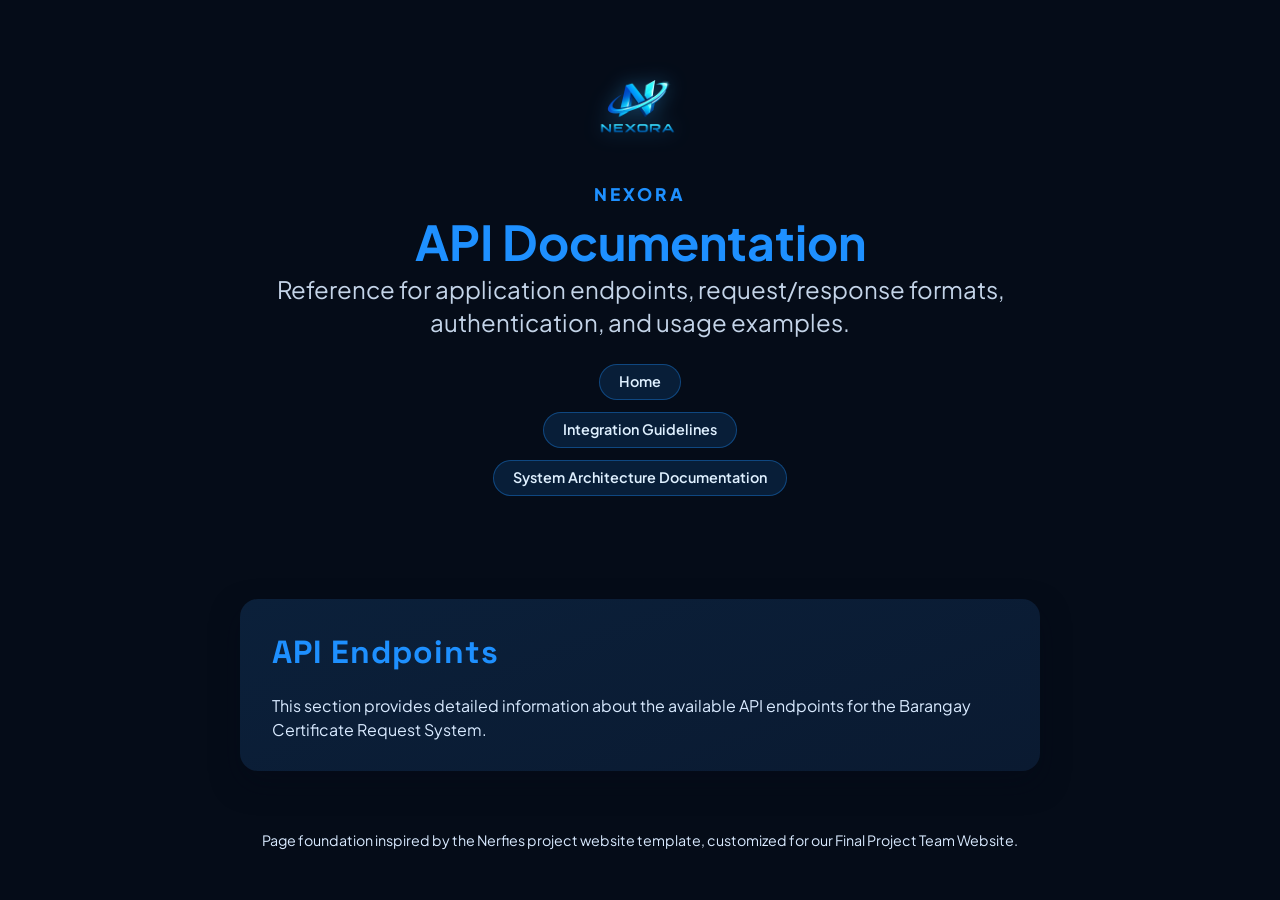
==== api-documentation.html @ e4a5b311 "new pages yung talo api doc inte guidelines system archi docu" ====
<!DOCTYPE html>
<html>
<head>
  <meta charset="utf-8">
  <meta name="viewport" content="width=device-width, initial-scale=1">
  <title>API Documentation - Barangay Certificate Request System</title>

  <link rel="preconnect" href="https://fonts.googleapis.com">
  <link rel="preconnect" href="https://fonts.gstatic.com" crossorigin>
  <link href="https://fonts.googleapis.com/css2?family=Space+Grotesk:wght@400;500;700&family=Plus+Jakarta+Sans:wght@400;600;700;800&display=swap" rel="stylesheet">
  <link rel="stylesheet" href="static/css/bulma.min.css">
  <link rel="stylesheet" href="static/css/fontawesome.all.min.css">
  <link rel="stylesheet" href="static/css/index.css">
  <style>
    /* Eye-friendly dark theme using #1E90FF as accent */
    body {
      color: #d9eaff !important;
      background:
        radial-gradient(900px 420px at 10% -8%, rgba(30, 144, 255, 0.22), transparent 65%),
        radial-gradient(760px 360px at 92% -8%, rgba(30, 144, 255, 0.16), transparent 68%),
        linear-gradient(165deg, #050c18 0%, #07152a 55%, #0a1c33 100%) !important;
    }

    .noise-overlay,
    .bg-grid {
      opacity: 0.18 !important;
      background-image:
        linear-gradient(to right, rgba(30, 144, 255, 0.07) 1px, transparent 1px),
        linear-gradient(to bottom, rgba(30, 144, 255, 0.07) 1px, transparent 1px) !important;
    }

    .publication-title,
    .section-title,
    .brand-name,
    .panel-kicker,
    .member-role,
    .label-chip {
      color: #1E90FF !important;
    }

    .publication-subtitle,
    .group-label,
    .update-card h3,
    .update-card p,
    .member-card h3,
    .member-card p,
    .content-card p,
    .footer-note p,
    .author-block a {
      color: #d9eaff !important;
    }

    .label-chip,
    .action-btn,
    .actor-chips span,
    .state-pill,
    .publication-links .button {
      color: #dff0ff !important;
      border-color: rgba(30, 144, 255, 0.36) !important;
      background: rgba(30, 144, 255, 0.14) !important;
    }

    .label-chip {
      display: inline-flex !important;
      align-items: center;
      justify-content: center;
      width: auto !important;
      max-width: fit-content;
      padding: 0.45rem 1.2rem !important;
      border: 1px solid rgba(30, 144, 255, 0.35) !important;
      border-radius: 999px !important;
      font-size: 0.9rem;
      font-weight: 600;
      letter-spacing: 0.02em;
      line-height: 1.4;
      box-shadow: 0 4px 12px rgba(30, 144, 255, 0.1);
      margin: 0 auto 0.8rem !important;
    }

    html,
    body {
      min-height: 100%;
      margin: 0;
      padding: 0;
      background: #050c18 !important;
    }

    .brand-logo-wrap {
      margin: 0 auto 0.3rem;
    }

    .publication-links {
      display: flex;
      flex-direction: column;
      align-items: center;
      gap: 0.9rem;
      margin-top: 1.5rem;
    }

    .publication-links-group {
      display: flex;
      flex-wrap: wrap;
      gap: 0.75rem;
      justify-content: center;
      align-items: center;
    }

    .publication-links-label {
      display: inline-flex;
      align-items: center;
      justify-content: center;
      padding: 0.4rem 0.75rem;
      color: #8bd3ff;
      font-size: 0.78rem;
      font-weight: 700;
      letter-spacing: 0.08em;
      text-transform: uppercase;
      border-radius: 999px;
      border: 1px solid rgba(30, 144, 255, 0.26);
      background: rgba(30, 144, 255, 0.08);
    }

    .hero-shell,
    .content-card,
    .panel-card,
    .member-card,
    .update-card,
    .diagram-box,
    .box {
      border-color: rgba(30, 144, 255, 0.24) !important;
      background: linear-gradient(160deg, #0b203a, #0a1a31) !important;
      box-shadow: 0 12px 28px rgba(3, 10, 24, 0.5) !important;
      border-radius: 18px !important;
      overflow: hidden !important;
      background-clip: padding-box;
    }

    .panel-card {
      padding: 1.2rem 1.3rem !important;
      min-height: 160px;
      display: flex;
      flex-direction: column;
      justify-content: flex-start;
    }

    .content-card {
      padding: 1.8rem 2rem !important;
    }

    .member-card {
      padding: 1rem;
    }

    .member-featured {
      grid-column: span 2;
      display: grid;
      grid-template-columns: 96px 1fr;
      align-items: center;
      gap: 0.9rem;
    }

    .member-photo-wrap {
      margin: 0;
    }

    .member-photo {
      width: 96px;
      height: 96px;
      object-fit: cover;
      border-radius: 14px;
      border: 2px solid #3b84b9;
    }

    .member-card h3 {
      margin: 0;
      color: #e9f9ff;
      font-size: 1rem;
    }

    .member-role {
      margin: 0.32rem 0 0.36rem;
      color: #68dbff;
      font-size: 0.86rem;
      font-weight: 700;
    }

    .member-card p {
      margin: 0;
      color: #a2c6de;
      font-size: 0.89rem;
    }

    .footer-note {
      padding-top: 1.25rem;
      padding-bottom: 2.4rem;
    }

    .footer-note p {
      margin: 0;
      text-align: center;
      color: #7da4c0;
      font-size: 0.89rem;
    }

    .publication-links {
      display: flex;
      flex-wrap: wrap;
      gap: 0.75rem;
      justify-content: center;
      margin-top: 1.5rem;
    }

    .publication-links .button {
      margin: 0;
      padding: 0.6rem 1.2rem;
      border-radius: 999px;
      font-size: 0.9rem;
      font-weight: 600;
      text-decoration: none;
      transition: all 0.2s ease;
    }

    .publication-links .button:hover {
      background: rgba(30, 144, 255, 0.25) !important;
      border-color: rgba(30, 144, 255, 0.5) !important;
      transform: translateY(-1px);
      box-shadow: 0 6px 16px rgba(30, 144, 255, 0.2);
    }

    .publication-links .button span {
      display: block;
      line-height: 1.2;
    }

    .hero.publication-header {
      padding: 3rem 1.5rem 4rem;
      text-align: center;
    }

    .hero.publication-header .hero-body {
      padding: 0;
    }

    .publication-title {
      font-size: 2.5rem;
      font-weight: 700;
      margin: 0.5rem 0 0.3rem;
      line-height: 1.1;
    }

    .publication-subtitle {
      font-size: 1.1rem;
      font-weight: 400;
      margin: 0 0 1.5rem;
      line-height: 1.4;
      opacity: 0.9;
    }

    .brand-logo-wrap {
      display: inline-block;
    }

    .brand-logo {
      width: 100%;
      height: auto;
      max-width: 120px;
    }

    .brand-name {
      font-size: 1.08rem;
      font-weight: 900;
      letter-spacing: 0.18em;
      margin: 0.1rem 0 0.3rem;
    }

    .section-title {
      margin-bottom: 1rem;
      font-size: 1.8rem;
      font-weight: 700;
    }

    .container.is-max-desktop {
      max-width: 800px;
    }

    @media (max-width: 768px) {
      .publication-title {
        font-size: 2rem;
      }

      .publication-subtitle {
        font-size: 1rem;
      }

      .publication-links {
        gap: 0.5rem;
      }

      .publication-links .button {
        padding: 0.5rem 1rem;
        font-size: 0.85rem;
      }
    }
  </style>
</head>

<body>
<div class="noise-overlay" aria-hidden="true"></div>

<section class="hero publication-header">
  <div class="hero-body">
    <div class="container is-max-desktop has-text-centered">
      <figure class="brand-logo-wrap" style="width: 124px; margin: 0.1rem auto 0.3rem;">
        <img src="static/images/nexora.png" alt="Nexora group logo" class="brand-logo" style="width: 100%; height: auto; display: block;">
      </figure>
      <p class="brand-name" style="font-size: 1.08rem; font-weight: 900; letter-spacing: 0.18em;">NEXORA</p>
      <h1 class="title is-1 publication-title">API Documentation</h1>
      <h2 class="subtitle is-4 publication-subtitle">Reference for application endpoints, request/response formats, authentication, and usage examples.</h2>

      <div class="publication-links">
        <a class="button is-normal is-rounded action-btn" href="index.html">
          <span>Home</span>
        </a>
        <a class="button is-normal is-rounded action-btn" href="integration-guidelines.html">
          <span>Integration Guidelines</span>
        </a>
        <a class="button is-normal is-rounded action-btn" href="system-architecture-documentation.html">
          <span>System Architecture Documentation</span>
        </a>
      </div>
    </div>
  </div>
</section>

<section class="section">
  <div class="container is-max-desktop">
    <div class="content-card">
      <h2 class="title is-3 section-title">API Endpoints</h2>
      <p>This section provides detailed information about the available API endpoints for the Barangay Certificate Request System.</p>
      <!-- Add more content here -->
    </div>
  </div>
</section>

<section class="section footer-note">
  <div class="container is-max-desktop">
    <p>
      Page foundation inspired by the Nerfies project website template, customized for our Final Project Team Website.
    </p>
  </div>
</section>

</body>
</html>
---- static/css/index.css ----
:root {
  --bg-0: #01060e;
  --bg-1: #03152a;
  --panel: #0a213b;
  --line: #316892;
  --text: #e8f8ff;
  --text-soft: #9bbdd7;
  --cyan: #39d8ff;
  --blue: #2a79ff;
}

* {
  box-sizing: border-box;
}

html,
body {
  margin: 0;
  padding: 0;
}

body {
  font-family: "Plus Jakarta Sans", "Segoe UI", sans-serif;
  color: var(--text);
  background:
    radial-gradient(1100px 500px at 9% -10%, rgba(40, 120, 255, 0.3), transparent 62%),
    radial-gradient(860px 420px at 92% 0%, rgba(57, 220, 255, 0.22), transparent 62%),
    linear-gradient(160deg, var(--bg-0) 0%, #010a16 45%, var(--bg-1) 100%);
}

.bg-grid {
  position: fixed;
  inset: 0;
  z-index: -1;
  pointer-events: none;
  opacity: 0.2;
  background-image:
    linear-gradient(to right, rgba(110, 200, 255, 0.08) 1px, transparent 1px),
    linear-gradient(to bottom, rgba(110, 200, 255, 0.08) 1px, transparent 1px);
  background-size: 40px 40px;
}

.site-header {
  position: sticky;
  top: 0;
  z-index: 25;
  backdrop-filter: blur(8px);
  border-bottom: 1px solid rgba(67, 132, 183, 0.35);
  background: linear-gradient(90deg, rgba(1, 9, 18, 0.88), rgba(4, 22, 40, 0.88));
}

.header-row {
  display: flex;
  justify-content: space-between;
  align-items: center;
  gap: 0.9rem;
  padding: 0.68rem 1.2rem;
}

.mini-brand {
  display: inline-flex;
  align-items: center;
  gap: 0.5rem;
  color: #ddf3ff;
  text-decoration: none;
  font-family: "Space Grotesk", "Segoe UI", sans-serif;
  font-size: 0.9rem;
  letter-spacing: 0.12em;
  font-weight: 700;
}

.mini-brand-logo {
  width: 22px;
  height: 22px;
  object-fit: contain;
  filter: drop-shadow(0 0 8px rgba(65, 186, 255, 0.4));
}

.header-nav {
  display: flex;
  flex-wrap: wrap;
  gap: 0.35rem;
}

.header-nav a {
  text-decoration: none;
  color: #c4e8ff;
  font-size: 0.82rem;
  padding: 0.34rem 0.66rem;
  border-radius: 999px;
  border: 1px solid rgba(58, 131, 186, 0.2);
  transition: all 0.18s ease;
}

.header-nav a:hover {
  color: #f2fcff;
  border-color: rgba(79, 171, 232, 0.5);
  background: rgba(34, 117, 180, 0.22);
}

.section {
  padding: 2.45rem 1.5rem;
}

.hero-section {
  padding-top: 3rem;
}

.hero-card {
  border: 1px solid rgba(61, 126, 178, 0.42);
  border-radius: 22px;
  padding: 1.45rem 1.3rem 1.65rem;
  background: linear-gradient(165deg, rgba(9, 30, 54, 0.9), rgba(6, 21, 39, 0.92));
  box-shadow: 0 20px 40px rgba(0, 7, 18, 0.44);
}

.hero-brand {
  margin: 0 0 0.28rem;
  color: #d6f1ff;
  letter-spacing: 0.18em;
  font-weight: 700;
  font-size: 0.74rem;
}

.hero-kicker {
  margin: 0;
  font-size: 0.75rem;
  letter-spacing: 0.1em;
  text-transform: uppercase;
  color: #7fd9ff;
  font-weight: 700;
}

.hero-title {
  margin: 0.5rem 0 0;
  font-family: "Space Grotesk", "Segoe UI", sans-serif;
  font-size: clamp(1.8rem, 4vw, 3rem);
  line-height: 1.05;
  background: linear-gradient(180deg, #f8fdff 16%, #9bd6ff 78%);
  -webkit-background-clip: text;
  background-clip: text;
  color: transparent;
}

.hero-subtitle {
  margin: 0.72rem auto 1.05rem;
  color: var(--text-soft);
  font-size: 0.98rem;
  max-width: 44rem;
}

.hero-actions {
  display: flex;
  justify-content: center;
  flex-wrap: wrap;
  gap: 0.56rem;
}

.hero-actions a {
  text-decoration: none;
  color: #d6f0ff;
  font-weight: 700;
  font-size: 0.84rem;
  padding: 0.44rem 0.82rem;
  border-radius: 999px;
  border: 1px solid #3875a5;
  background: linear-gradient(140deg, rgba(19, 78, 128, 0.52), rgba(20, 58, 98, 0.38));
  transition: transform 0.2s ease, border-color 0.2s ease;
}

/* Current hero logo classes used by index.html */
.brand-logo-wrap {
  width: clamp(40px, 5.2vw, 52px);
  margin: 0.15rem auto 0.35rem;
}

.brand-logo {
  width: 100%;
  height: auto;
  display: block;
  object-fit: contain;
  filter: drop-shadow(0 0 10px rgba(52, 177, 255, 0.38));
}

.brand-name {
  margin: 0 0 0.6rem;
  font-size: 0.95rem;
  font-weight: 800;
  letter-spacing: 0.16em;
  color: #d8f2ff;;
}

.hero-actions a:hover {
  transform: translateY(-1px);
  border-color: #52b7ee;
}

.info-section {
  padding-top: 0.7rem;
}

.info-grid {
  display: grid;
  grid-template-columns: repeat(3, minmax(0, 1fr));
  gap: 0.78rem;
}

.info-card {
  border: 1px solid var(--line);
  border-radius: 14px;
  background: linear-gradient(170deg, rgba(10, 35, 61, 0.92), rgba(6, 24, 44, 0.9));
  padding: 0.95rem;
  box-shadow: 0 14px 28px rgba(0, 8, 20, 0.35);
}

.card-label,
.section-kicker {
  margin: 0;
  font-size: 0.74rem;
  letter-spacing: 0.09em;
  text-transform: uppercase;
  color: #77daff;
  font-weight: 700;
}

.info-card h3 {
  margin: 0.4rem 0 0.45rem;
  font-family: "Space Grotesk", "Segoe UI", sans-serif;
  font-size: 1.02rem;
  color: #e7f7ff;
}

.info-card p {
  margin: 0;
  color: #a3c6de;
  font-size: 0.92rem;
}

.workflow-section {
  padding-top: 2rem;
}

.section-head {
  margin-bottom: 0.95rem;
}

.section-title {
  margin: 0.38rem 0 0;
  font-family: "Space Grotesk", "Segoe UI", sans-serif;
  font-size: clamp(1.2rem, 2.4vw, 1.8rem);
  color: #dff2ff;
  letter-spacing: 0.03em;
}

.overview-card {
  border: 1px solid var(--line);
  border-radius: 18px;
  background: linear-gradient(165deg, rgba(8, 30, 53, 0.92), rgba(5, 21, 39, 0.9));
  box-shadow: 0 14px 30px rgba(0, 7, 17, 0.36);
  padding: 1.2rem;
}

.overview-card p {
  margin: 0.85rem 0 0;
  color: #a6c9e3;
  line-height: 1.65;
}

.workflow-frame {
  margin: 0;
  min-height: 560px;
  border: 1px solid #3c88bc;
  border-radius: 20px;
  overflow: hidden;
  background: radial-gradient(circle at 50% 22%, rgba(39, 123, 196, 0.28), #041126 70%);
  box-shadow: 0 22px 40px rgba(0, 8, 19, 0.42);
}

.workflow-image {
  width: 100%;
  height: 100%;
  object-fit: contain;
  display: block;
  padding: 0.9rem;
}

.lane-tags {
  margin-top: 0.8rem;
  display: flex;
  flex-wrap: wrap;
  gap: 0.55rem;
}

.lane-tags span {
  border: 1px solid #3778a9;
  border-radius: 999px;
  background: rgba(12, 42, 69, 0.86);
  color: #9fddff;
  font-size: 0.8rem;
  font-weight: 700;
  padding: 0.33rem 0.72rem;
}

.updates-section {
  padding-top: 2rem;
}

.member-card {
  border: 1px solid var(--line);
  border-radius: 18px;
  background: linear-gradient(165deg, rgba(8, 30, 53, 0.92), rgba(5, 21, 39, 0.9));
  box-shadow: 0 14px 30px rgba(0, 7, 17, 0.36);
}

.progress-list {
  margin-top: 0;
  display: grid;
  gap: 0.62rem;
}

.progress-item {
  border: 1px solid #2f6f9f;
  border-radius: 12px;
  background: rgba(9, 34, 58, 0.72);
  padding: 0.75rem 0.82rem;
}

.progress-item h3 {
  margin: 0;
  color: #e7f8ff;
  font-size: 0.96rem;
}

.progress-item p {
  margin: 0.34rem 0 0.5rem;
  color: #a0c4de;
  font-size: 0.88rem;
}

.progress-item span {
  display: inline-block;
  font-size: 0.75rem;
  font-weight: 700;
  border-radius: 999px;
  padding: 0.24rem 0.6rem;
}

.progress-item.done span {
  color: #8de0ff;
  background: #0b3b66;
}

.progress-item.active {
  border-color: #4a96cb;
}

.progress-item.active span {
  color: #c9f4ff;
  background: #165985;
}

.team-section {
  padding-top: 2.1rem;
}

.group-label {
  margin: 0.55rem 0 0;
  color: #9cc2dd;
}

.team-grid {
  margin-top: 1rem;
  display: grid;
  grid-template-columns: repeat(4, minmax(0, 1fr));
  gap: 0.82rem;
}

.member-card {
  padding: 1rem;
}

.member-featured {
  grid-column: span 2;
  display: grid;
  grid-template-columns: 96px 1fr;
  align-items: center;
  gap: 0.9rem;
}

.member-photo-wrap {
  margin: 0;
}

.member-photo {
  width: 96px;
  height: 96px;
  object-fit: cover;
  border-radius: 14px;
  border: 2px solid #3b84b9;
}

.member-card h3 {
  margin: 0;
  color: #e9f9ff;
  font-size: 1rem;
}

.member-role {
  margin: 0.32rem 0 0.36rem;
  color: #68dbff;
  font-size: 0.86rem;
  font-weight: 700;
}

.member-card p {
  margin: 0;
  color: #a2c6de;
  font-size: 0.89rem;
}

.footer-note {
  padding-top: 1.25rem;
  padding-bottom: 2.4rem;
}

.footer-note p {
  margin: 0;
  text-align: center;
  color: #7da4c0;
  font-size: 0.89rem;
}

/* Unified blue theme requested by user */
body {
  color: #1E90FF;
  background:
    radial-gradient(1000px 420px at 8% -10%, rgba(30, 144, 255, 0.16), transparent 65%),
    radial-gradient(900px 440px at 92% -12%, rgba(30, 144, 255, 0.12), transparent 67%),
    linear-gradient(165deg, #f3f8ff 0%, #e5f0ff 52%, #d9e9ff 100%);
}

.noise-overlay,
.bg-grid {
  opacity: 0.22;
  background-image:
    linear-gradient(to right, rgba(30, 144, 255, 0.08) 1px, transparent 1px),
    linear-gradient(to bottom, rgba(30, 144, 255, 0.08) 1px, transparent 1px);
}

.publication-title,
.publication-subtitle,
.section-title,
.brand-name,
.label-chip,
.hero-title,
.hero-subtitle,
.group-label,
.member-role,
.panel-kicker,
.card-label,
.section-kicker,
.section-eyebrow,
.status-label,
.info-card h3,
.info-card p,
.update-card h3,
.update-card p,
.member-card h3,
.member-card p,
.overview-card p,
.content-card p,
.footer-note p {
  color: #1E90FF !important;
}

.author-block a,
.header-nav a,
.topbar-links a,
.mini-brand,
.hero-actions a,
.quick-links a,
.publication-links a,
.lane-tags span,
.actor-chips span,
.action-btn,
.label-chip {
  color: #1E90FF !important;
  border-color: rgba(30, 144, 255, 0.28) !important;
  background: rgba(30, 144, 255, 0.08) !important;
}

.hero-shell,
.hero-card,
.content-card,
.panel-card,
.member-card,
.update-card,
.overview-card,
.info-card,
.status-card,
.story-card,
.progress-card,
.progress-item,
.workflow-frame,
.diagram-box {
  border-color: rgba(30, 144, 255, 0.22) !important;
  background: linear-gradient(160deg, #ffffff, #edf4ff) !important;
  box-shadow: 0 12px 28px rgba(30, 144, 255, 0.1) !important;
}

.workflow-image,
.bpmn-image {
  filter: saturate(1.04) contrast(1.03);
}

.state-pill.done,
.progress-item.done span {
  background: rgba(30, 144, 255, 0.14) !important;
  color: #1E90FF !important;
}

.state-pill.active,
.progress-item.active span {
  background: rgba(30, 144, 255, 0.2) !important;
  color: #1E90FF !important;
}

.timeline-wrap {
  border-left-color: rgba(30, 144, 255, 0.42) !important;
}

.dot,
.update-row.active .dot {
  background: #1E90FF !important;
  box-shadow: 0 0 0 3px rgba(30, 144, 255, 0.22) !important;
  border-color: #ffffff !important;
}

@media (max-width: 1024px) {
  .info-grid {
    grid-template-columns: repeat(2, minmax(0, 1fr));
  }

  .team-grid {
    grid-template-columns: repeat(2, minmax(0, 1fr));
  }

  .member-featured {
    grid-column: span 2;
  }

  .workflow-frame {
    min-height: 460px;
  }
}

@media (max-width: 768px) {
  .header-row {
    justify-content: center;
    flex-wrap: wrap;
  }

  .mini-brand-logo {
    width: 20px;
    height: 20px;
  }

  .section {
    padding: 2.1rem 1rem;
  }

  .info-grid,
  .team-grid {
    grid-template-columns: 1fr;
  }

  .member-featured {
    grid-column: auto;
    grid-template-columns: 1fr;
    text-align: center;
  }

  .member-photo {
    margin: 0 auto;
  }

  .workflow-frame {
    min-height: 300px;
  }
}
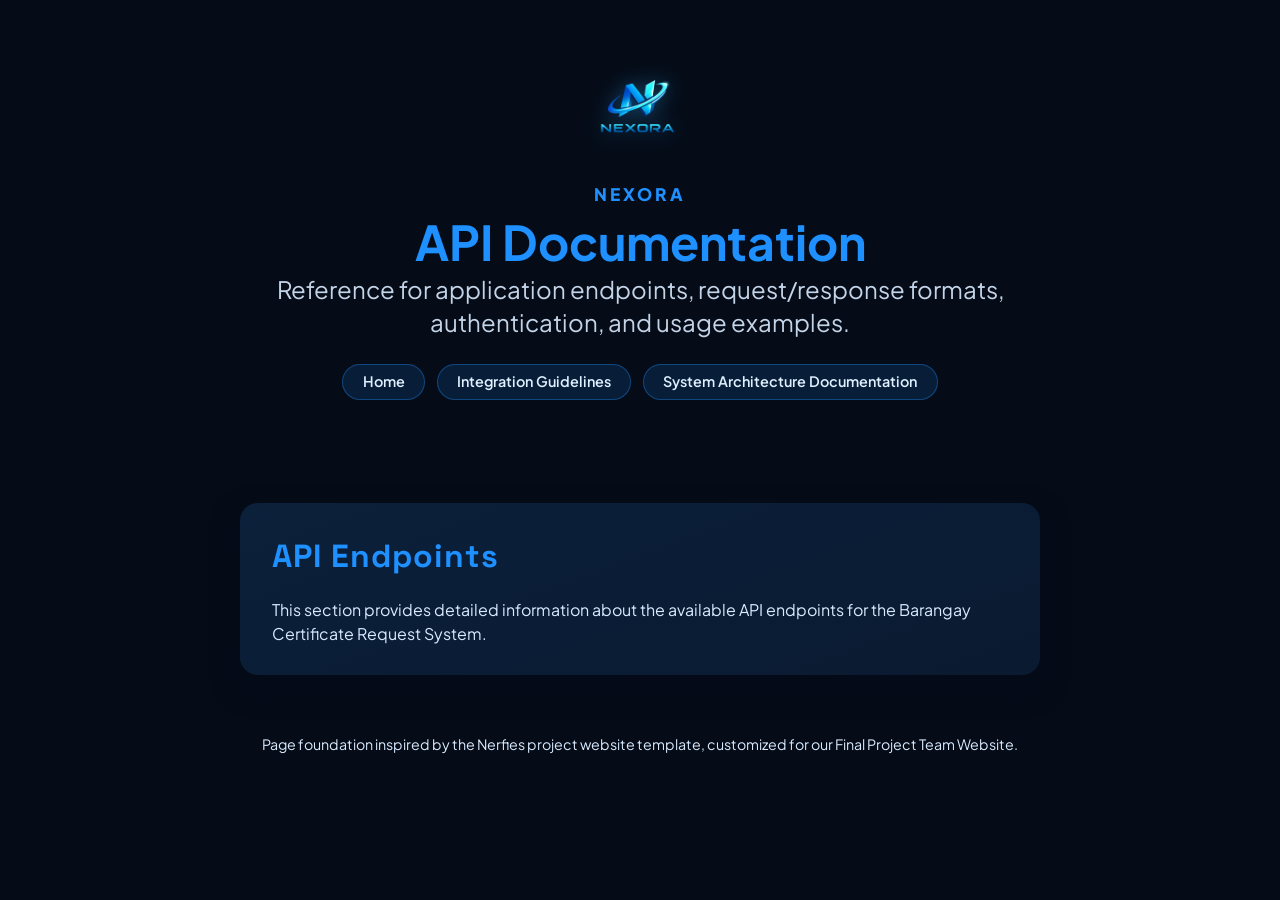
==== commit 4db48f44: "Side by side" ====
--- a/api-documentation.html
+++ b/api-documentation.html
@@ -91,9 +91,9 @@
 
     .publication-links {
       display: flex;
-      flex-direction: column;
-      align-items: center;
+      flex-wrap: wrap;
       gap: 0.9rem;
+      justify-content: center;
       margin-top: 1.5rem;
     }
 
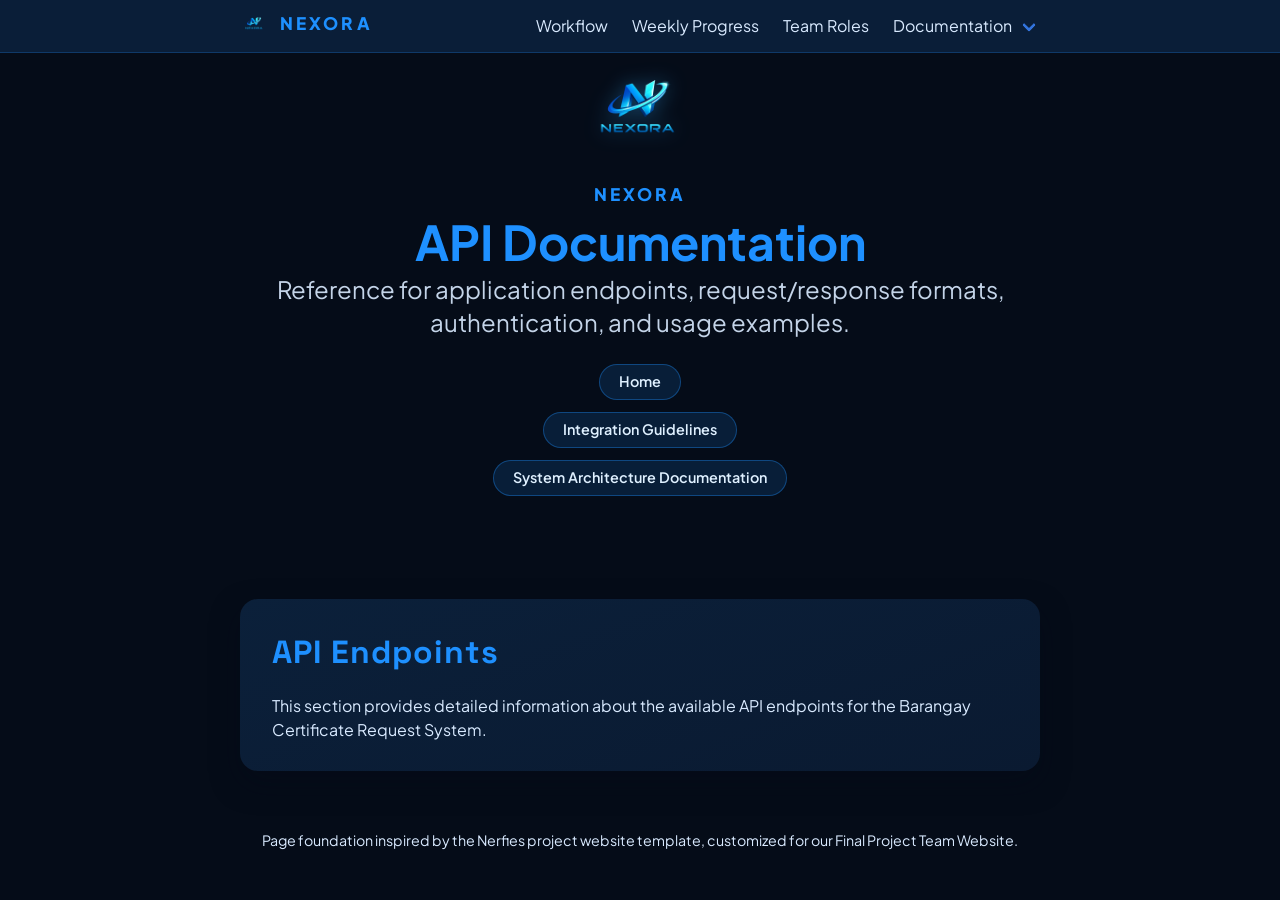
==== commit 25acb52a: "navbar" ====
--- a/api-documentation.html
+++ b/api-documentation.html
@@ -91,9 +91,9 @@
 
     .publication-links {
       display: flex;
-      flex-wrap: wrap;
+      flex-direction: column;
+      align-items: center;
       gap: 0.9rem;
-      justify-content: center;
       margin-top: 1.5rem;
     }
 
@@ -305,6 +305,7 @@
 </head>
 
 <body>
+  <div id="navbar-placeholder"></div>
 <div class="noise-overlay" aria-hidden="true"></div>
 
 <section class="hero publication-header">
@@ -349,6 +350,32 @@
     </p>
   </div>
 </section>
-
+<script>
+    // Fetch the navigation bar and insert it into the placeholder
+    fetch('nav.html')
+      .then(response => response.text())
+      .then(data => {
+        document.getElementById('navbar-placeholder').innerHTML = data;
+        
+        // Initialize the burger menu AFTER the nav bar has loaded
+        const $navbarBurgers = Array.prototype.slice.call(document.querySelectorAll('.navbar-burger'), 0);
+        $navbarBurgers.forEach( el => {
+          el.addEventListener('click', () => {
+            const target = el.dataset.target;
+            const $target = document.getElementById(target);
+            el.classList.toggle('is-active');
+            $target.classList.toggle('is-active');
+            
+            if ($target.classList.contains('is-active')) {
+              $target.style.background = '#0a1c33';
+            } else {
+              $target.style.background = 'transparent';
+            }
+          });
+        });
+      })
+      .catch(error => console.error('Error loading navigation:', error));
+  </script>
+</body>
 </body>
 </html>
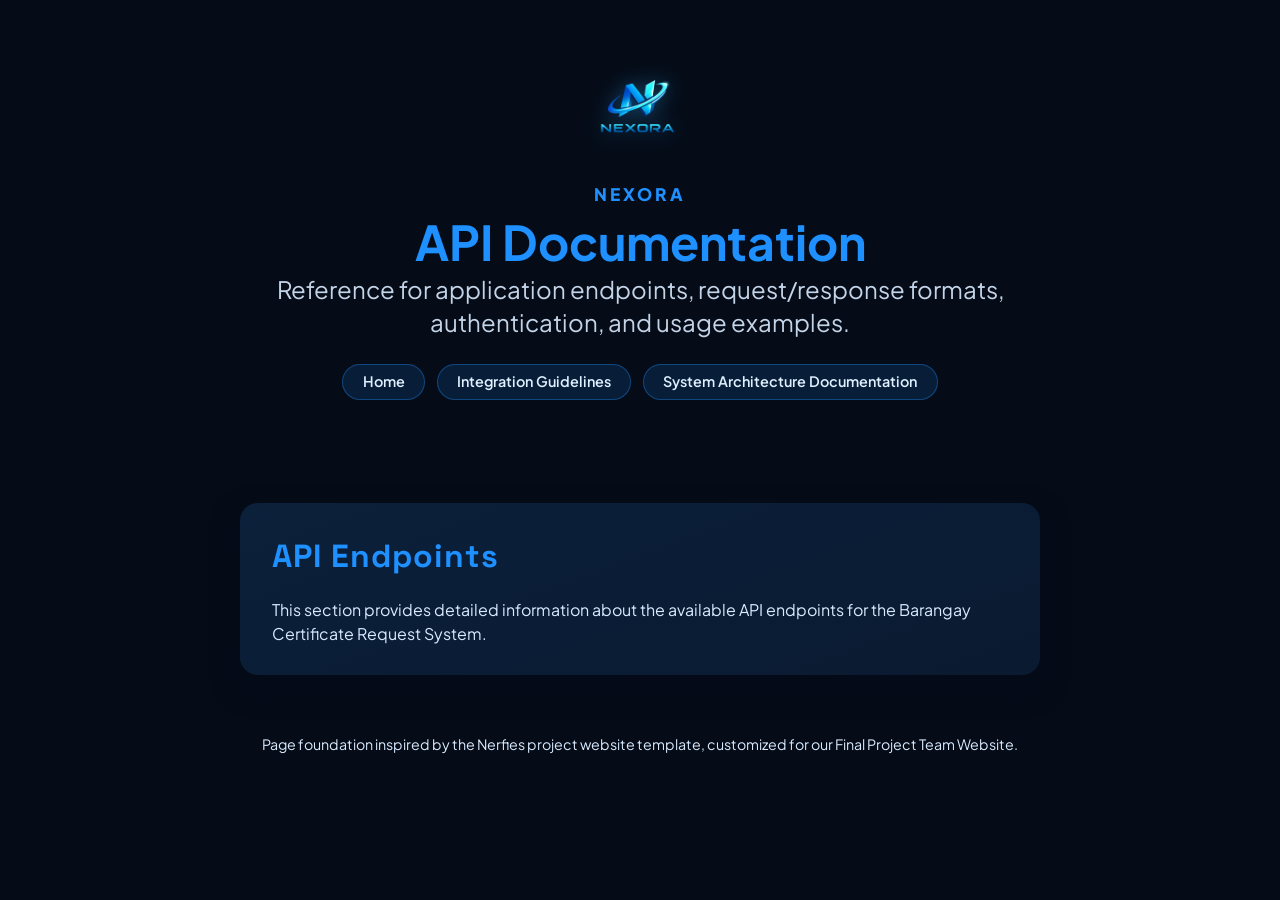
==== commit a0e6b2eb: "Merge pull request #6 from Kiroppii/jehd-wwwwww Side by side" ====
--- a/api-documentation.html
+++ b/api-documentation.html
@@ -91,9 +91,9 @@
 
     .publication-links {
       display: flex;
-      flex-direction: column;
-      align-items: center;
+      flex-wrap: wrap;
       gap: 0.9rem;
+      justify-content: center;
       margin-top: 1.5rem;
     }
 
@@ -305,7 +305,6 @@
 </head>
 
 <body>
-  <div id="navbar-placeholder"></div>
 <div class="noise-overlay" aria-hidden="true"></div>
 
 <section class="hero publication-header">
@@ -350,32 +349,6 @@
     </p>
   </div>
 </section>
-<script>
-    // Fetch the navigation bar and insert it into the placeholder
-    fetch('nav.html')
-      .then(response => response.text())
-      .then(data => {
-        document.getElementById('navbar-placeholder').innerHTML = data;
-        
-        // Initialize the burger menu AFTER the nav bar has loaded
-        const $navbarBurgers = Array.prototype.slice.call(document.querySelectorAll('.navbar-burger'), 0);
-        $navbarBurgers.forEach( el => {
-          el.addEventListener('click', () => {
-            const target = el.dataset.target;
-            const $target = document.getElementById(target);
-            el.classList.toggle('is-active');
-            $target.classList.toggle('is-active');
-            
-            if ($target.classList.contains('is-active')) {
-              $target.style.background = '#0a1c33';
-            } else {
-              $target.style.background = 'transparent';
-            }
-          });
-        });
-      })
-      .catch(error => console.error('Error loading navigation:', error));
-  </script>
-</body>
+
 </body>
 </html>
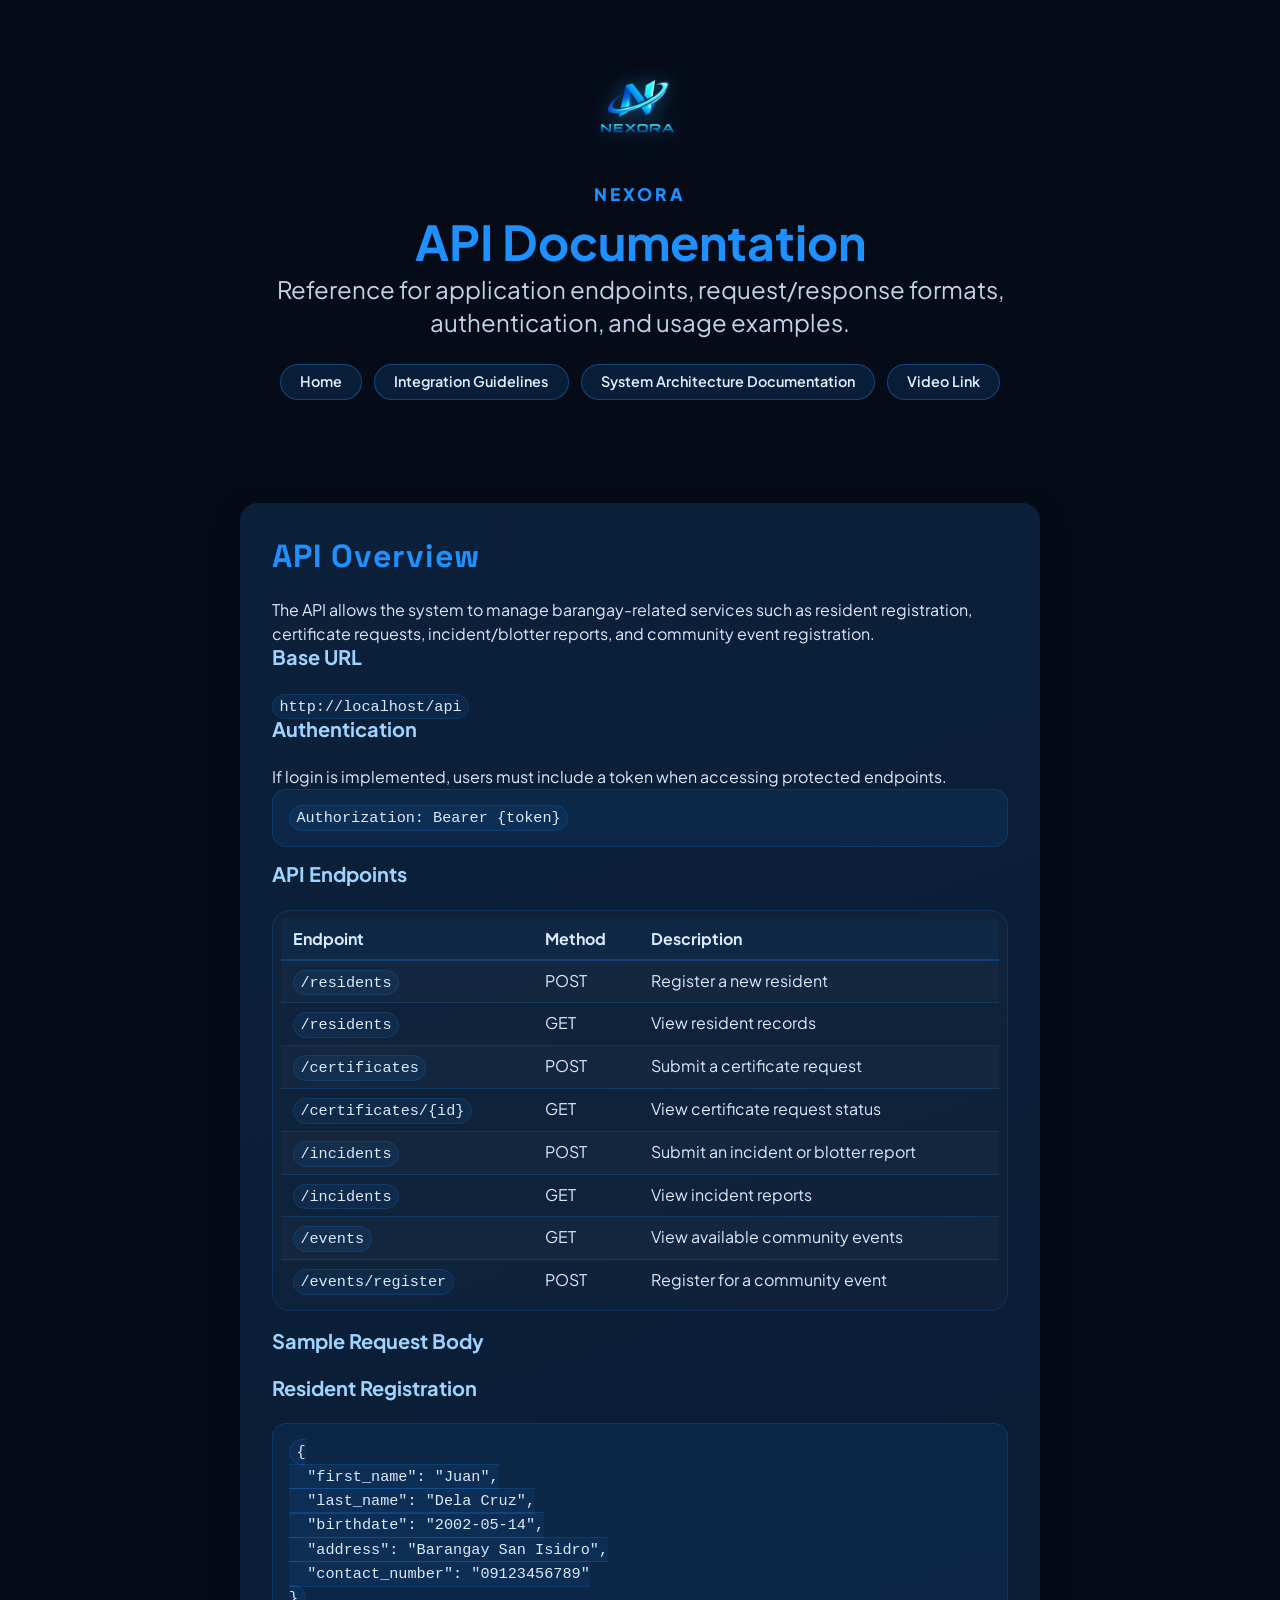
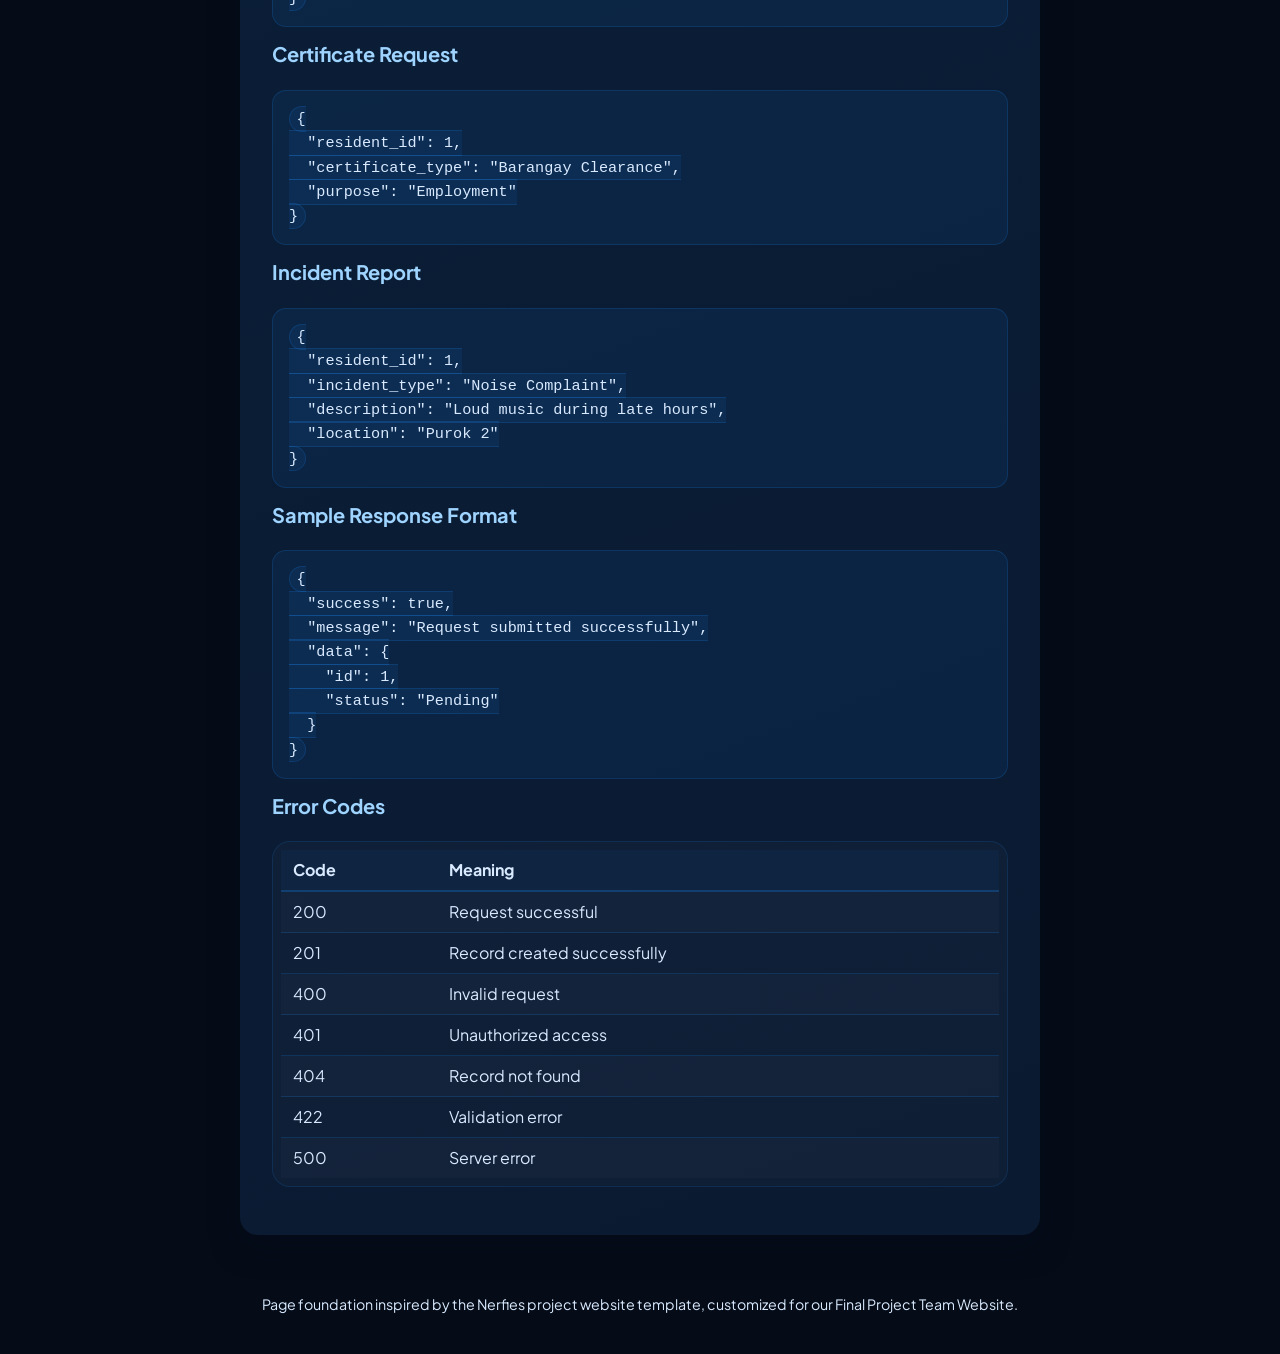
==== commit 666cd4da: "Api rawr" ====
--- a/api-documentation.html
+++ b/api-documentation.html
@@ -147,6 +147,88 @@
       padding: 1.8rem 2rem !important;
     }
 
+    .content-card .title.is-5 {
+      color: #9ed4ff !important;
+      font-weight: 700 !important;
+    }
+
+    .content-card .table-container {
+      overflow-x: auto;
+      margin-bottom: 1.2rem;
+      background: rgba(255, 255, 255, 0.02) !important;
+      border: 1px solid rgba(30, 144, 255, 0.14) !important;
+      border-radius: 18px !important;
+      padding: 0.5rem !important;
+    }
+
+    .content-card table.table {
+      background: transparent !important;
+      border-collapse: separate !important;
+      border-spacing: 0 !important;
+      color: #d9eaff !important;
+    }
+
+    .content-card table.table th,
+    .content-card table.table td {
+      background: transparent !important;
+      color: #d9eaff !important;
+      border-color: rgba(30, 144, 255, 0.18) !important;
+    }
+
+    .content-card table.table thead tr {
+      background: rgba(30, 144, 255, 0.05) !important;
+    }
+
+    .content-card table.table thead th {
+      background: transparent !important;
+      color: #d9eaff !important;
+      border-bottom-color: rgba(30, 144, 255, 0.25) !important;
+    }
+
+    .content-card table.table tbody tr {
+      background: transparent !important;
+    }
+
+    .content-card table.table.is-striped tbody tr:nth-child(odd) {
+      background: rgba(255, 255, 255, 0.02) !important;
+    }
+
+    .content-card table.table.is-striped tbody tr:nth-child(even) {
+      background: transparent !important;
+    }
+
+    .content-card table.table tbody tr:hover,
+    .content-card table.table.is-hoverable tbody tr:hover {
+      background: rgba(30, 144, 255, 0.12) !important;
+    }
+
+    .content-card table.table tbody tr:hover td,
+    .content-card table.table tbody tr:hover th {
+      background: transparent !important;
+      color: #d9eaff !important;
+    }
+
+    .content-card pre,
+    .content-card code {
+      background: rgba(30, 144, 255, 0.08) !important;
+      color: #d9eaff !important;
+      border: 1px solid rgba(30, 144, 255, 0.16) !important;
+      border-radius: 14px !important;
+      font-family: ui-monospace, SFMono-Regular, Menlo, Monaco, Consolas, 'Courier New', monospace !important;
+    }
+
+    .content-card pre {
+      padding: 1rem !important;
+      overflow-x: auto !important;
+      line-height: 1.6 !important;
+      margin-bottom: 1rem !important;
+    }
+
+    .content-card code {
+      padding: 0.18rem 0.4rem !important;
+      font-size: 0.95rem !important;
+    }
+
     .member-card {
       padding: 1rem;
     }
@@ -221,10 +303,10 @@
     }
 
     .publication-links .button:hover {
-      background: rgba(30, 144, 255, 0.25) !important;
-      border-color: rgba(30, 144, 255, 0.5) !important;
-      transform: translateY(-1px);
-      box-shadow: 0 6px 16px rgba(30, 144, 255, 0.2);
+      background: rgba(30, 144, 255, 0.18) !important;
+      border-color: rgba(30, 144, 255, 0.35) !important;
+      transform: none;
+      box-shadow: 0 4px 12px rgba(30, 144, 255, 0.12);
     }
 
     .publication-links .button span {
@@ -327,6 +409,9 @@
         <a class="button is-normal is-rounded action-btn" href="system-architecture-documentation.html">
           <span>System Architecture Documentation</span>
         </a>
+        <a class="button is-normal is-rounded action-btn" href="https://drive.google.com/file/d/167rvB47rrwoaHE8-knBzyoyyk6w9vRXj/view" target="_blank" rel="noopener noreferrer">
+          <span>Video Link</span>
+        </a>
       </div>
     </div>
   </div>
@@ -335,9 +420,145 @@
 <section class="section">
   <div class="container is-max-desktop">
     <div class="content-card">
-      <h2 class="title is-3 section-title">API Endpoints</h2>
-      <p>This section provides detailed information about the available API endpoints for the Barangay Certificate Request System.</p>
-      <!-- Add more content here -->
+      <h2 class="title is-3 section-title">API Overview</h2>
+      <p>The API allows the system to manage barangay-related services such as resident registration, certificate requests, incident/blotter reports, and community event registration.</p>
+
+      <h3 class="title is-5">Base URL</h3>
+      <p><code>http://localhost/api</code></p>
+
+      <h3 class="title is-5">Authentication</h3>
+      <p>If login is implemented, users must include a token when accessing protected endpoints.</p>
+      <pre><code>Authorization: Bearer {token}</code></pre>
+
+      <h3 class="title is-5">API Endpoints</h3>
+      <div class="table-container">
+        <table class="table is-fullwidth is-striped is-hoverable">
+          <thead>
+            <tr>
+              <th>Endpoint</th>
+              <th>Method</th>
+              <th>Description</th>
+            </tr>
+          </thead>
+          <tbody>
+            <tr>
+              <td><code>/residents</code></td>
+              <td>POST</td>
+              <td>Register a new resident</td>
+            </tr>
+            <tr>
+              <td><code>/residents</code></td>
+              <td>GET</td>
+              <td>View resident records</td>
+            </tr>
+            <tr>
+              <td><code>/certificates</code></td>
+              <td>POST</td>
+              <td>Submit a certificate request</td>
+            </tr>
+            <tr>
+              <td><code>/certificates/{id}</code></td>
+              <td>GET</td>
+              <td>View certificate request status</td>
+            </tr>
+            <tr>
+              <td><code>/incidents</code></td>
+              <td>POST</td>
+              <td>Submit an incident or blotter report</td>
+            </tr>
+            <tr>
+              <td><code>/incidents</code></td>
+              <td>GET</td>
+              <td>View incident reports</td>
+            </tr>
+            <tr>
+              <td><code>/events</code></td>
+              <td>GET</td>
+              <td>View available community events</td>
+            </tr>
+            <tr>
+              <td><code>/events/register</code></td>
+              <td>POST</td>
+              <td>Register for a community event</td>
+            </tr>
+          </tbody>
+        </table>
+      </div>
+
+      <h3 class="title is-5">Sample Request Body</h3>
+      <h4 class="title is-5">Resident Registration</h4>
+      <pre><code>{
+  "first_name": "Juan",
+  "last_name": "Dela Cruz",
+  "birthdate": "2002-05-14",
+  "address": "Barangay San Isidro",
+  "contact_number": "09123456789"
+}</code></pre>
+      <h4 class="title is-5">Certificate Request</h4>
+      <pre><code>{
+  "resident_id": 1,
+  "certificate_type": "Barangay Clearance",
+  "purpose": "Employment"
+}</code></pre>
+      <h4 class="title is-5">Incident Report</h4>
+      <pre><code>{
+  "resident_id": 1,
+  "incident_type": "Noise Complaint",
+  "description": "Loud music during late hours",
+  "location": "Purok 2"
+}</code></pre>
+
+      <h3 class="title is-5">Sample Response Format</h3>
+      <pre><code>{
+  "success": true,
+  "message": "Request submitted successfully",
+  "data": {
+    "id": 1,
+    "status": "Pending"
+  }
+}</code></pre>
+
+      <h3 class="title is-5">Error Codes</h3>
+      <div class="table-container">
+        <table class="table is-fullwidth is-striped is-hoverable">
+          <thead>
+            <tr>
+              <th>Code</th>
+              <th>Meaning</th>
+            </tr>
+          </thead>
+          <tbody>
+            <tr>
+              <td>200</td>
+              <td>Request successful</td>
+            </tr>
+            <tr>
+              <td>201</td>
+              <td>Record created successfully</td>
+            </tr>
+            <tr>
+              <td>400</td>
+              <td>Invalid request</td>
+            </tr>
+            <tr>
+              <td>401</td>
+              <td>Unauthorized access</td>
+            </tr>
+            <tr>
+              <td>404</td>
+              <td>Record not found</td>
+            </tr>
+            <tr>
+              <td>422</td>
+              <td>Validation error</td>
+            </tr>
+            <tr>
+              <td>500</td>
+              <td>Server error</td>
+            </tr>
+          </tbody>
+        </table>
+      </div>
     </div>
   </div>
 </section>
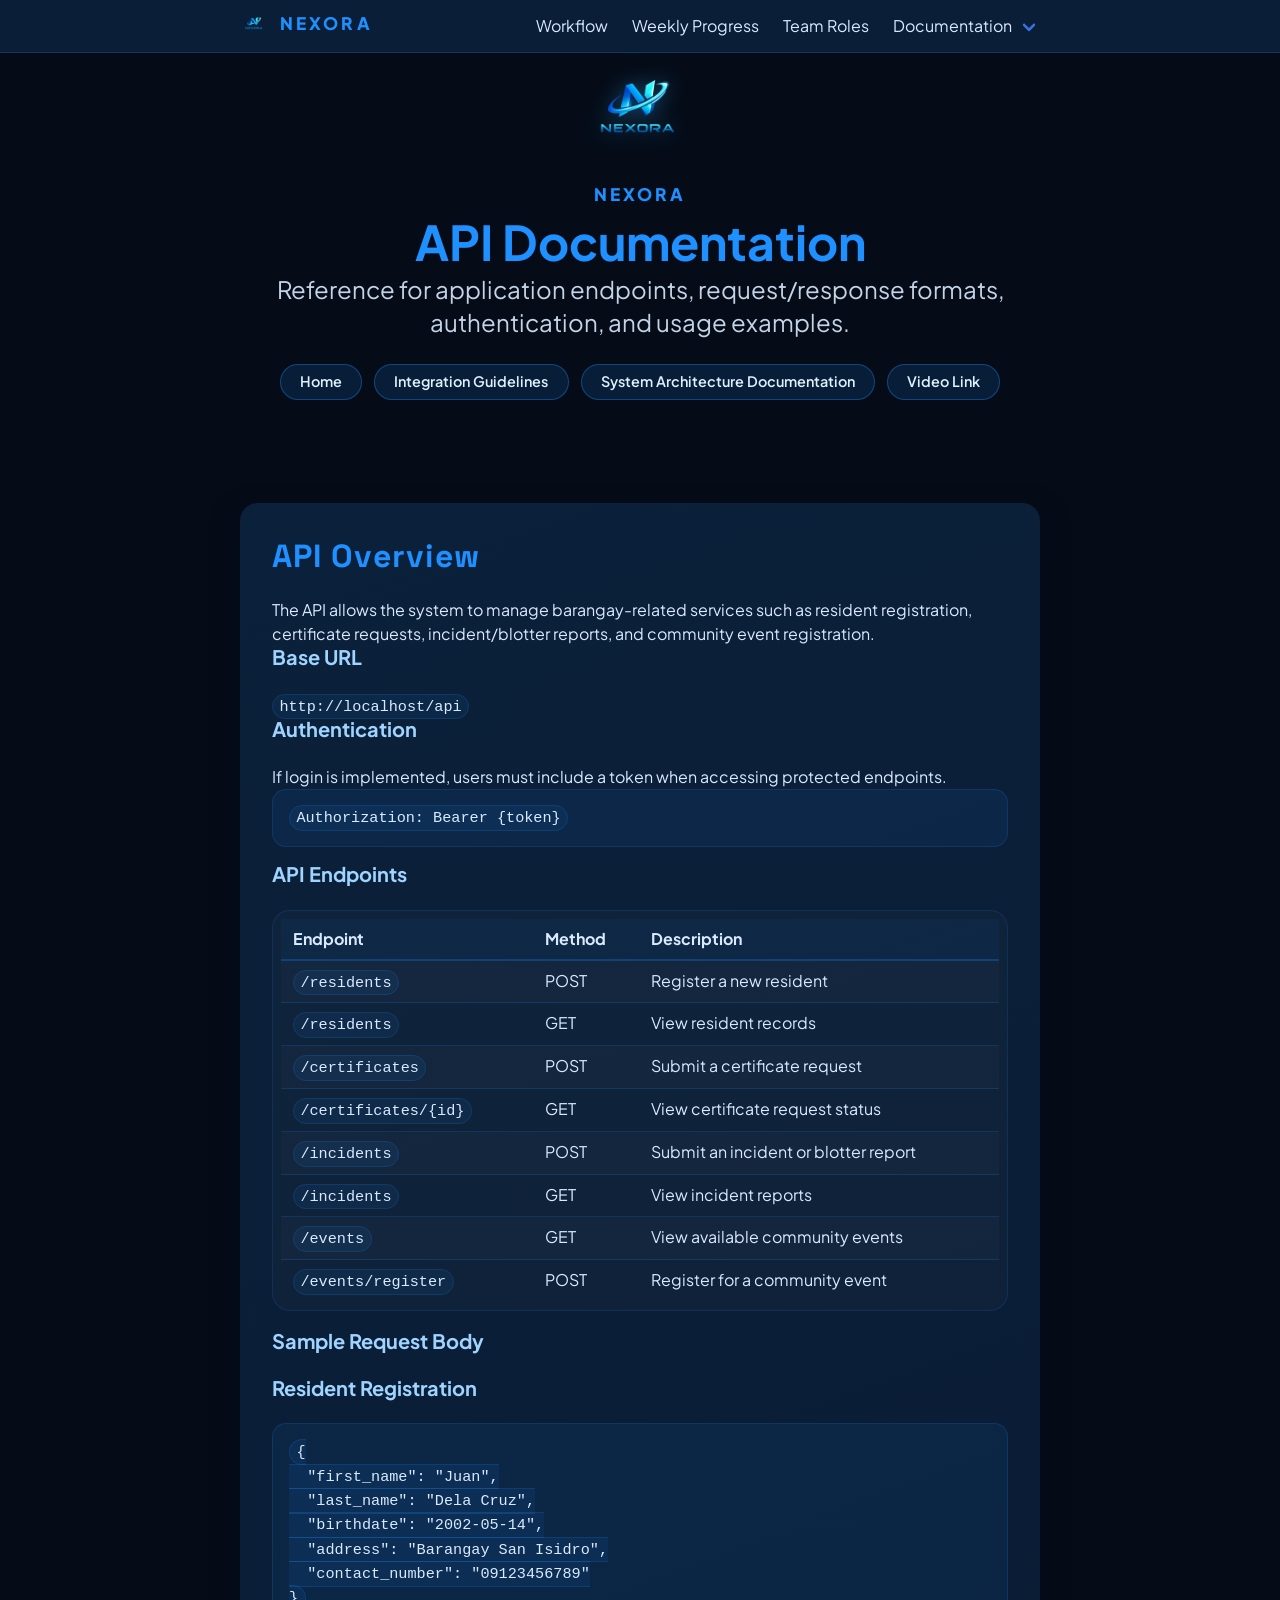
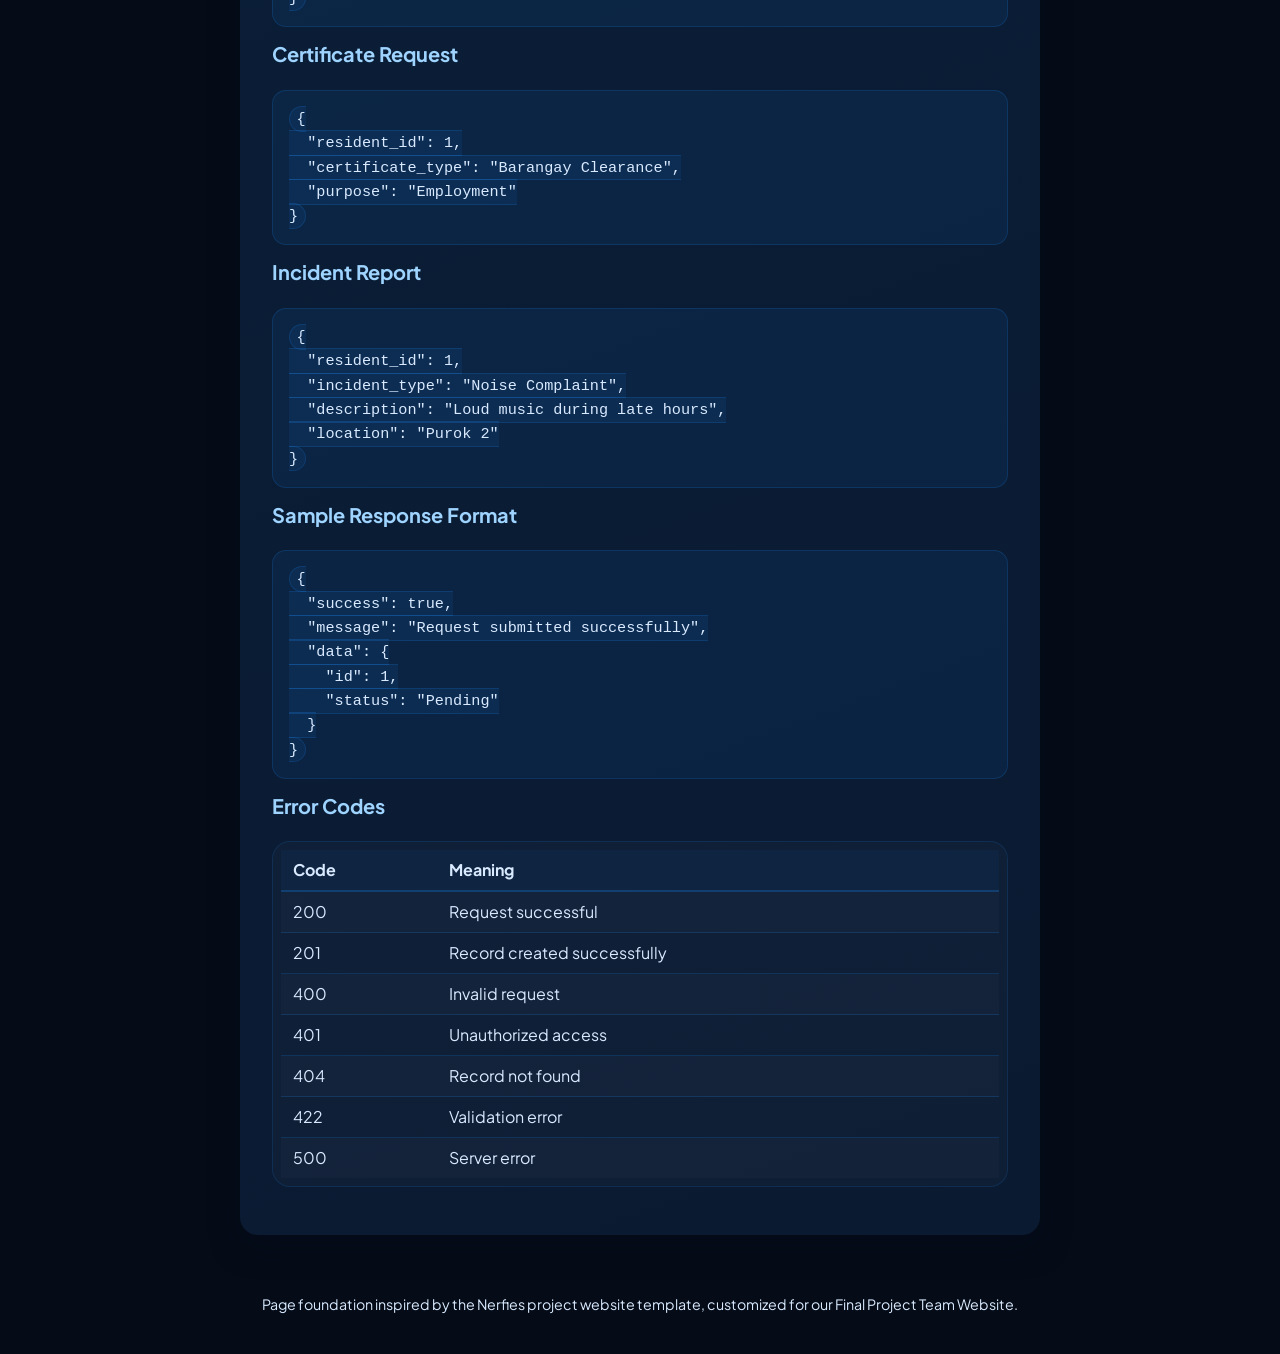
==== commit 49b93d38: "Merge pull request #8 from Kiroppii/james/navbar navbar" ====
--- a/api-documentation.html
+++ b/api-documentation.html
@@ -387,6 +387,7 @@
 </head>
 
 <body>
+  <div id="navbar-placeholder"></div>
 <div class="noise-overlay" aria-hidden="true"></div>
 
 <section class="hero publication-header">
@@ -570,6 +571,32 @@
     </p>
   </div>
 </section>
-
+<script>
+    // Fetch the navigation bar and insert it into the placeholder
+    fetch('nav.html')
+      .then(response => response.text())
+      .then(data => {
+        document.getElementById('navbar-placeholder').innerHTML = data;
+        
+        // Initialize the burger menu AFTER the nav bar has loaded
+        const $navbarBurgers = Array.prototype.slice.call(document.querySelectorAll('.navbar-burger'), 0);
+        $navbarBurgers.forEach( el => {
+          el.addEventListener('click', () => {
+            const target = el.dataset.target;
+            const $target = document.getElementById(target);
+            el.classList.toggle('is-active');
+            $target.classList.toggle('is-active');
+            
+            if ($target.classList.contains('is-active')) {
+              $target.style.background = '#0a1c33';
+            } else {
+              $target.style.background = 'transparent';
+            }
+          });
+        });
+      })
+      .catch(error => console.error('Error loading navigation:', error));
+  </script>
+</body>
 </body>
 </html>
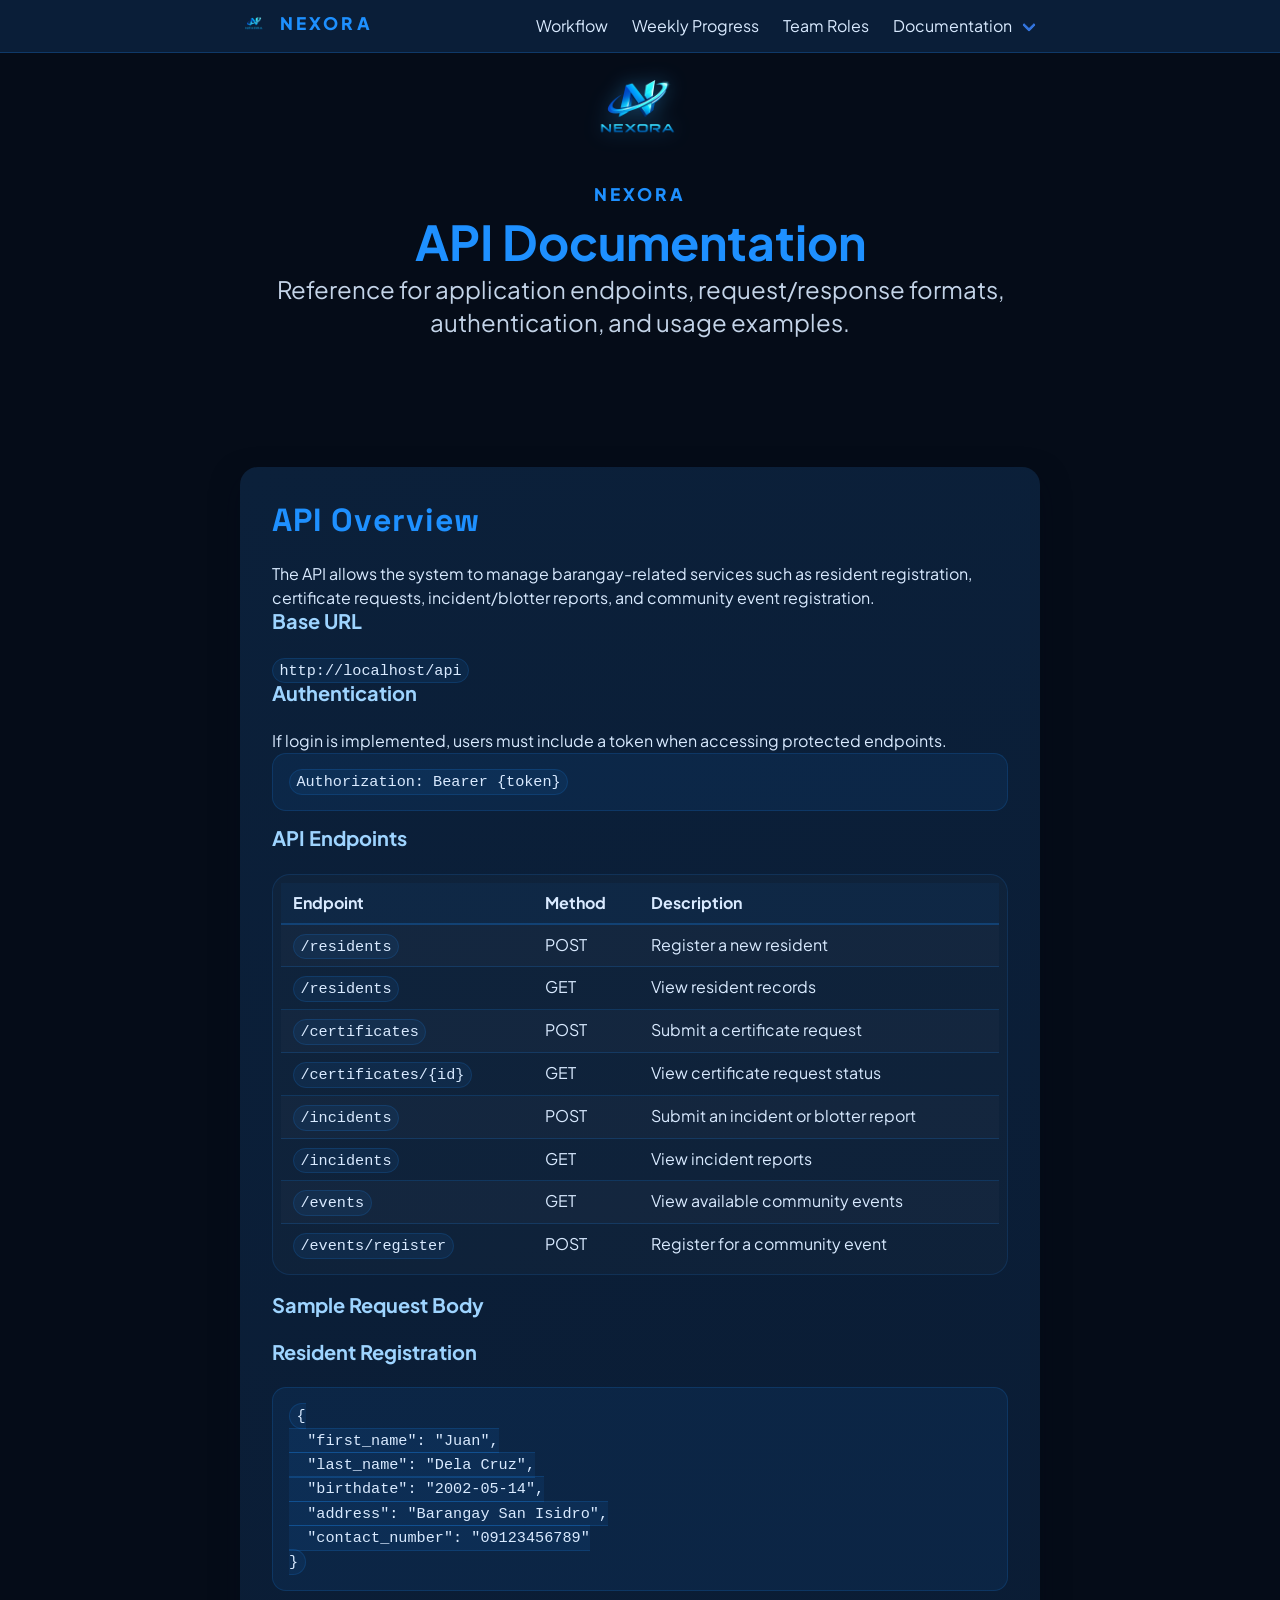
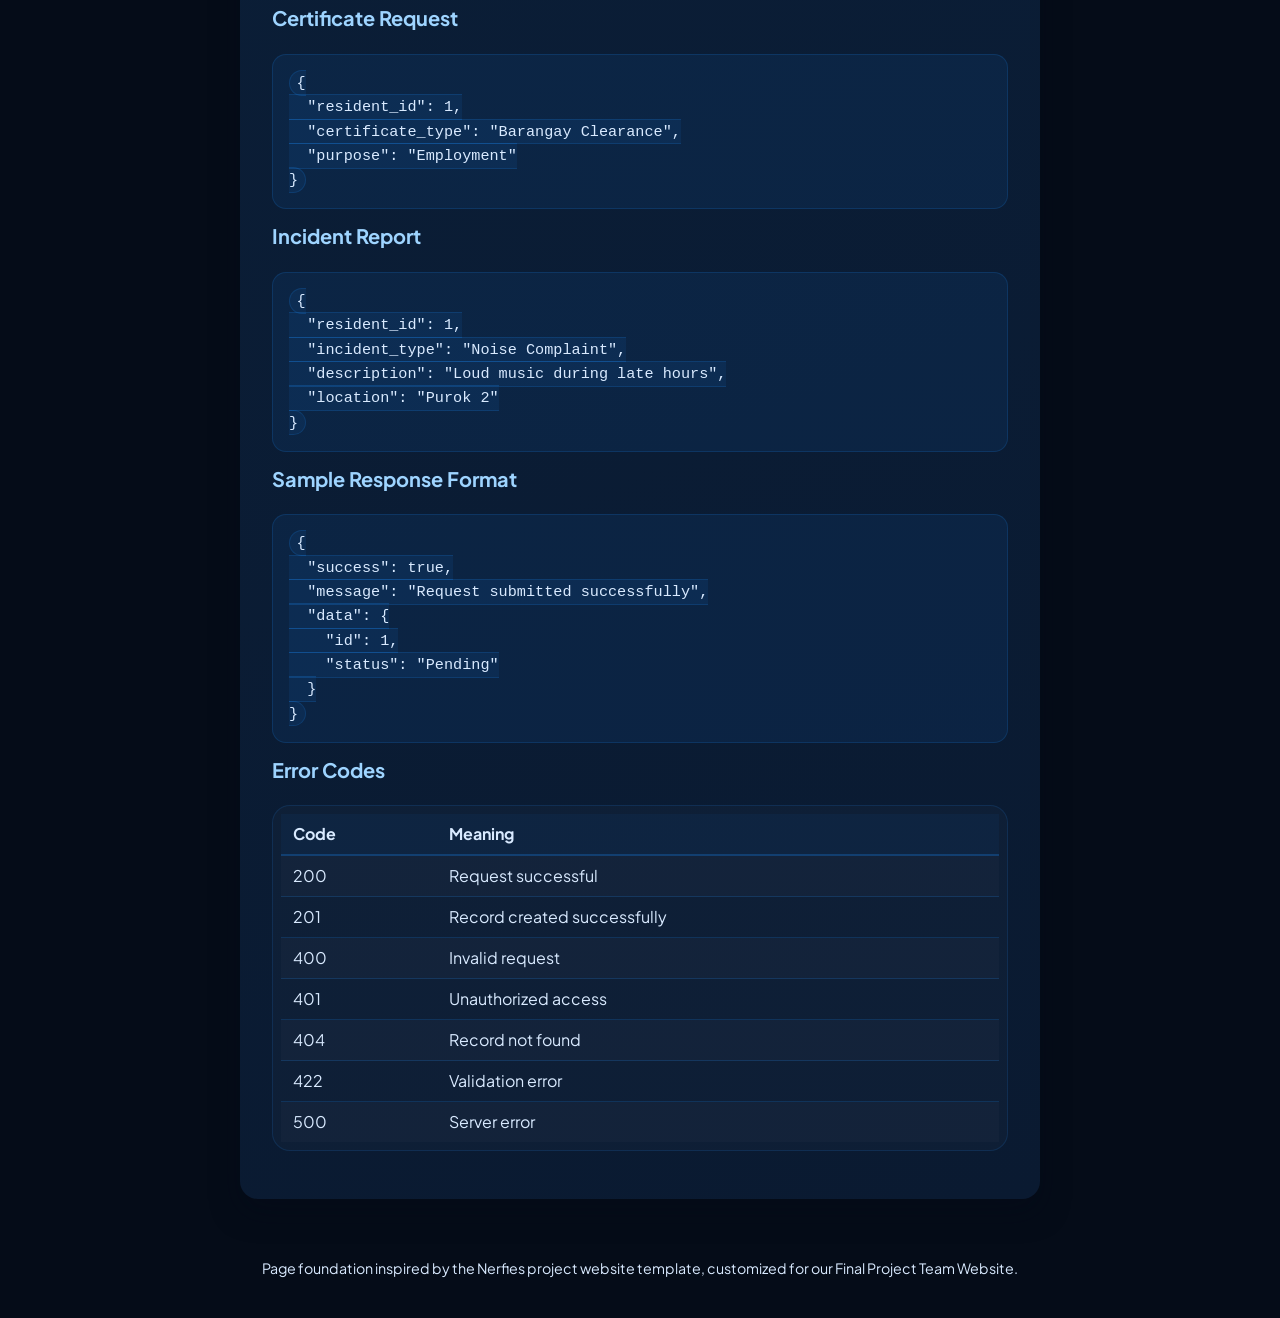
==== commit ba755142: "c" ====
--- a/api-documentation.html
+++ b/api-documentation.html
@@ -400,20 +400,7 @@
       <h1 class="title is-1 publication-title">API Documentation</h1>
       <h2 class="subtitle is-4 publication-subtitle">Reference for application endpoints, request/response formats, authentication, and usage examples.</h2>
 
-      <div class="publication-links">
-        <a class="button is-normal is-rounded action-btn" href="index.html">
-          <span>Home</span>
-        </a>
-        <a class="button is-normal is-rounded action-btn" href="integration-guidelines.html">
-          <span>Integration Guidelines</span>
-        </a>
-        <a class="button is-normal is-rounded action-btn" href="system-architecture-documentation.html">
-          <span>System Architecture Documentation</span>
-        </a>
-        <a class="button is-normal is-rounded action-btn" href="https://drive.google.com/file/d/167rvB47rrwoaHE8-knBzyoyyk6w9vRXj/view" target="_blank" rel="noopener noreferrer">
-          <span>Video Link</span>
-        </a>
-      </div>
+     
     </div>
   </div>
 </section>
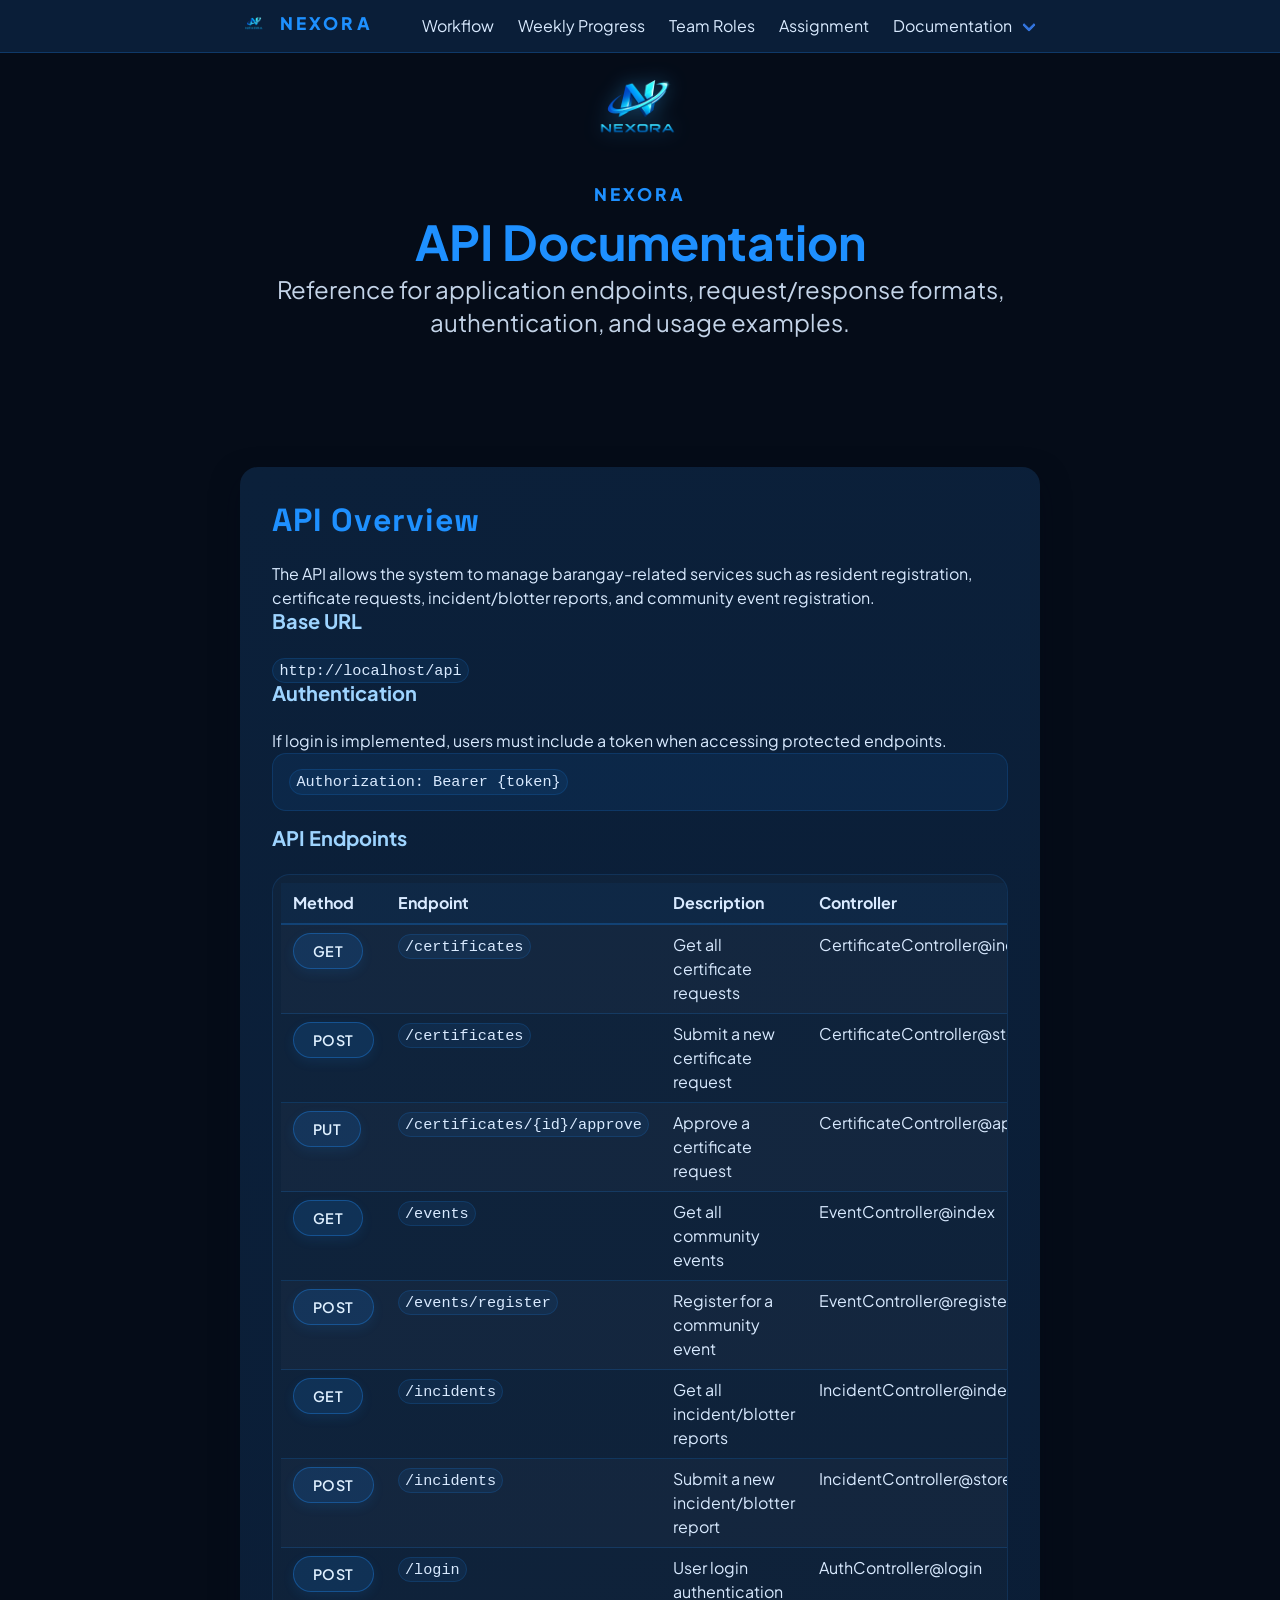
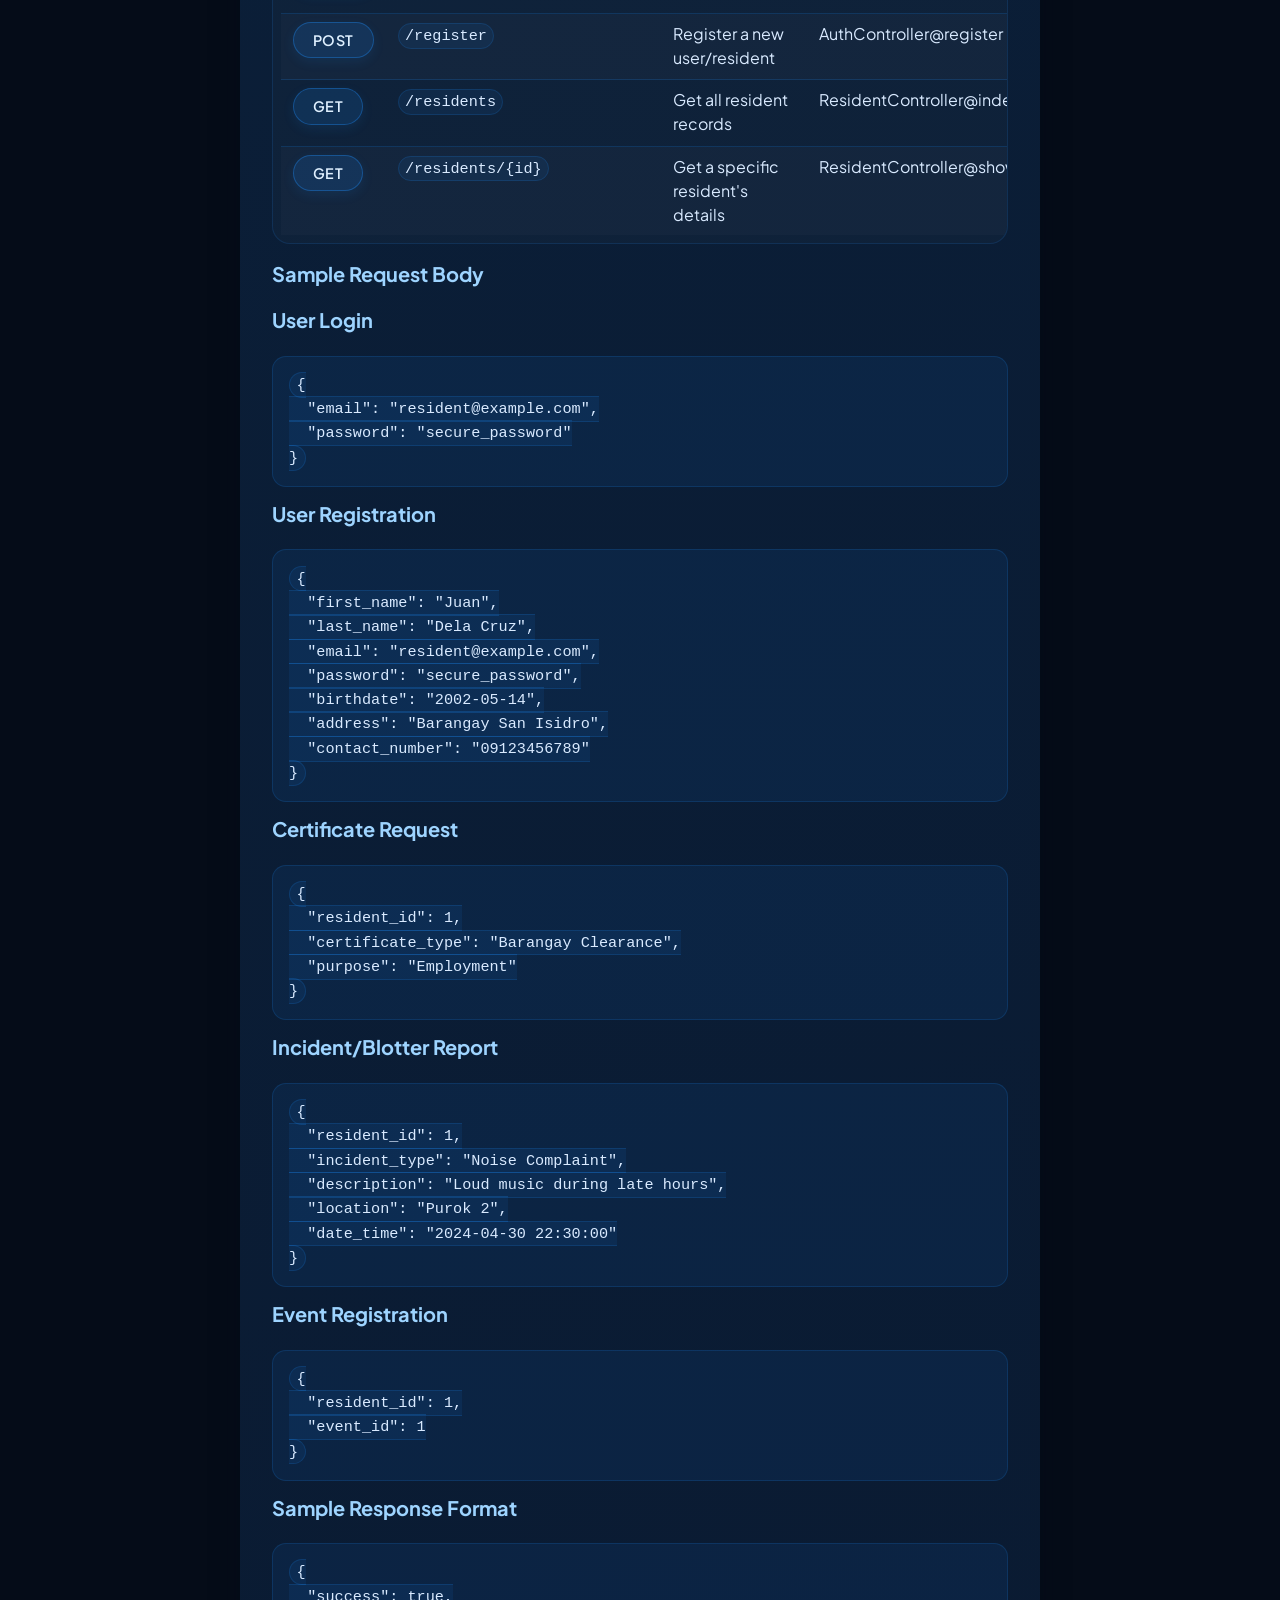
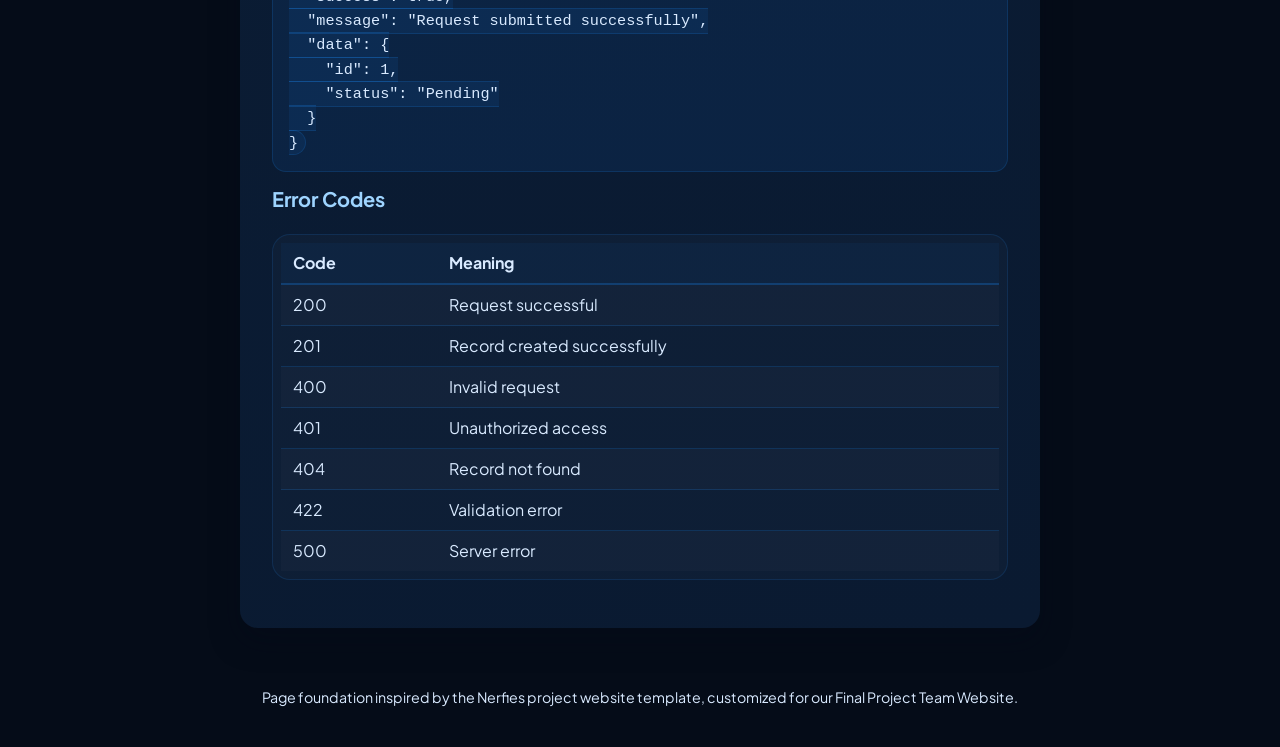
==== commit 034a0271: "Update Update" ====
--- a/api-documentation.html
+++ b/api-documentation.html
@@ -423,61 +423,95 @@
         <table class="table is-fullwidth is-striped is-hoverable">
           <thead>
             <tr>
+              <th>Method</th>
               <th>Endpoint</th>
-              <th>Method</th>
               <th>Description</th>
+              <th>Controller</th>
             </tr>
           </thead>
           <tbody>
             <tr>
+              <td><span class="label-chip">GET</span></td>
+              <td><code>/certificates</code></td>
+              <td>Get all certificate requests</td>
+              <td>CertificateController@index</td>
+            </tr>
+            <tr>
+              <td><span class="label-chip">POST</span></td>
+              <td><code>/certificates</code></td>
+              <td>Submit a new certificate request</td>
+              <td>CertificateController@store</td>
+            </tr>
+            <tr>
+              <td><span class="label-chip">PUT</span></td>
+              <td><code>/certificates/{id}/approve</code></td>
+              <td>Approve a certificate request</td>
+              <td>CertificateController@approve</td>
+            </tr>
+            <tr>
+              <td><span class="label-chip">GET</span></td>
+              <td><code>/events</code></td>
+              <td>Get all community events</td>
+              <td>EventController@index</td>
+            </tr>
+            <tr>
+              <td><span class="label-chip">POST</span></td>
+              <td><code>/events/register</code></td>
+              <td>Register for a community event</td>
+              <td>EventController@register</td>
+            </tr>
+            <tr>
+              <td><span class="label-chip">GET</span></td>
+              <td><code>/incidents</code></td>
+              <td>Get all incident/blotter reports</td>
+              <td>IncidentController@index</td>
+            </tr>
+            <tr>
+              <td><span class="label-chip">POST</span></td>
+              <td><code>/incidents</code></td>
+              <td>Submit a new incident/blotter report</td>
+              <td>IncidentController@store</td>
+            </tr>
+            <tr>
+              <td><span class="label-chip">POST</span></td>
+              <td><code>/login</code></td>
+              <td>User login authentication</td>
+              <td>AuthController@login</td>
+            </tr>
+            <tr>
+              <td><span class="label-chip">POST</span></td>
+              <td><code>/register</code></td>
+              <td>Register a new user/resident</td>
+              <td>AuthController@register</td>
+            </tr>
+            <tr>
+              <td><span class="label-chip">GET</span></td>
               <td><code>/residents</code></td>
-              <td>POST</td>
-              <td>Register a new resident</td>
-            </tr>
-            <tr>
-              <td><code>/residents</code></td>
-              <td>GET</td>
-              <td>View resident records</td>
-            </tr>
-            <tr>
-              <td><code>/certificates</code></td>
-              <td>POST</td>
-              <td>Submit a certificate request</td>
-            </tr>
-            <tr>
-              <td><code>/certificates/{id}</code></td>
-              <td>GET</td>
-              <td>View certificate request status</td>
-            </tr>
-            <tr>
-              <td><code>/incidents</code></td>
-              <td>POST</td>
-              <td>Submit an incident or blotter report</td>
-            </tr>
-            <tr>
-              <td><code>/incidents</code></td>
-              <td>GET</td>
-              <td>View incident reports</td>
-            </tr>
-            <tr>
-              <td><code>/events</code></td>
-              <td>GET</td>
-              <td>View available community events</td>
-            </tr>
-            <tr>
-              <td><code>/events/register</code></td>
-              <td>POST</td>
-              <td>Register for a community event</td>
+              <td>Get all resident records</td>
+              <td>ResidentController@index</td>
+            </tr>
+            <tr>
+              <td><span class="label-chip">GET</span></td>
+              <td><code>/residents/{id}</code></td>
+              <td>Get a specific resident's details</td>
+              <td>ResidentController@show</td>
             </tr>
           </tbody>
         </table>
       </div>
 
       <h3 class="title is-5">Sample Request Body</h3>
-      <h4 class="title is-5">Resident Registration</h4>
+      <h4 class="title is-5">User Login</h4>
+      <pre><code>{
+  "email": "resident@example.com",
+  "password": "secure_password"
+}</code></pre>
+      <h4 class="title is-5">User Registration</h4>
       <pre><code>{
   "first_name": "Juan",
   "last_name": "Dela Cruz",
+  "email": "resident@example.com",
+  "password": "secure_password",
   "birthdate": "2002-05-14",
   "address": "Barangay San Isidro",
   "contact_number": "09123456789"
@@ -488,12 +522,18 @@
   "certificate_type": "Barangay Clearance",
   "purpose": "Employment"
 }</code></pre>
-      <h4 class="title is-5">Incident Report</h4>
+      <h4 class="title is-5">Incident/Blotter Report</h4>
       <pre><code>{
   "resident_id": 1,
   "incident_type": "Noise Complaint",
   "description": "Loud music during late hours",
-  "location": "Purok 2"
+  "location": "Purok 2",
+  "date_time": "2024-04-30 22:30:00"
+}</code></pre>
+      <h4 class="title is-5">Event Registration</h4>
+      <pre><code>{
+  "resident_id": 1,
+  "event_id": 1
 }</code></pre>
 
       <h3 class="title is-5">Sample Response Format</h3>
